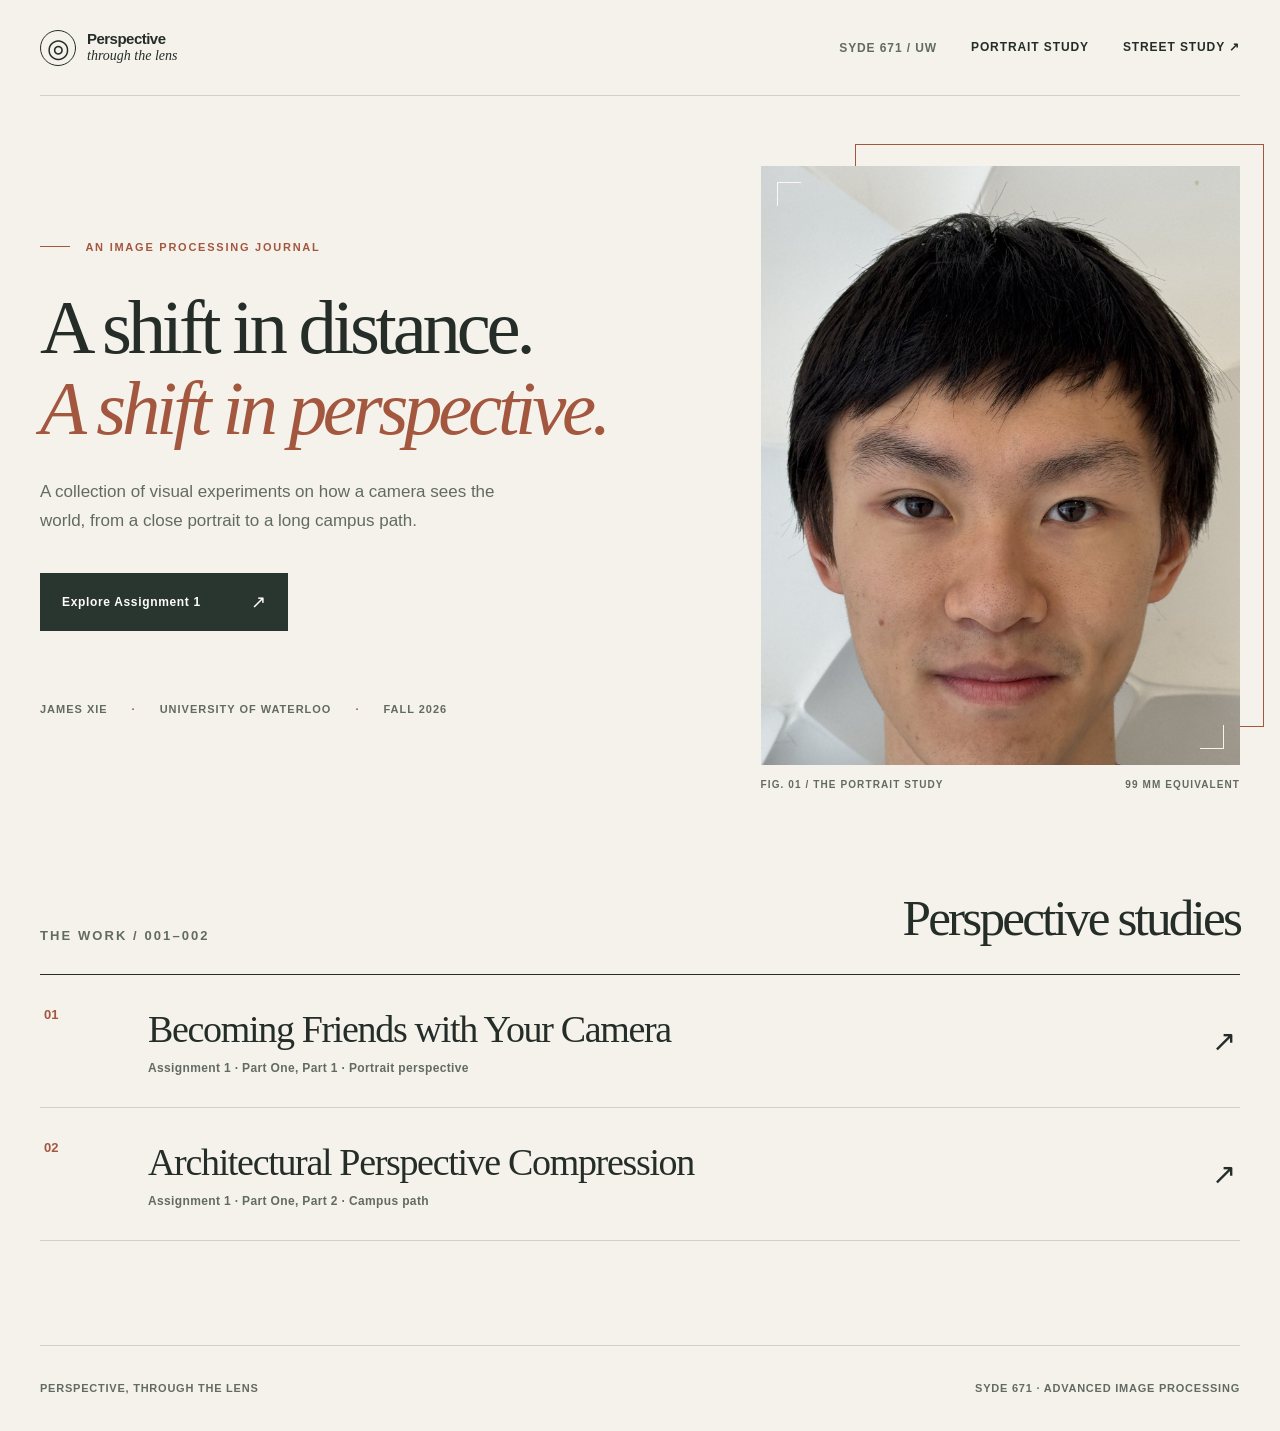
==== index.html @ 83e6efd6 "Add architectural perspective study" ====
<!doctype html>
<html lang="en">
<head>
  <meta charset="utf-8">
  <meta name="viewport" content="width=device-width, initial-scale=1">
  <meta name="theme-color" content="#f5f2eb">
  <meta name="description" content="A visual journal for SYDE 671 Advanced Image Processing at the University of Waterloo.">
  <title>Perspective, Through the Lens — James Xie</title>
  <link rel="stylesheet" href="./style.css">
</head>
<body class="home-page">
  <header class="site-header shell">
    <a class="brand" href="./index.html" aria-label="Perspective, Through the Lens home">
      <span class="brand-mark" aria-hidden="true">◎</span>
      <span>Perspective<br><small>through the lens</small></span>
    </a>
    <nav class="header-nav" aria-label="Main navigation">
      <span class="course-code">SYDE 671 / UW</span>
      <a href="./1/index.html">Portrait study</a>
      <a href="./2/index.html">Street study <span aria-hidden="true">↗</span></a>
    </nav>
  </header>

  <main>
    <section class="home-hero shell" aria-labelledby="home-title">
      <div class="hero-copy">
        <p class="eyebrow"><span class="eyebrow-line"></span> An image processing journal</p>
        <h1 id="home-title">A shift in distance.<br><em>A shift in perspective.</em></h1>
        <p class="hero-lead">A collection of visual experiments on how a camera sees the world, from a close portrait to a long campus path.</p>
        <a class="button-link" href="./1/index.html">Explore Assignment 1 <span aria-hidden="true">↗</span></a>
        <div class="hero-meta">
          <span>James Xie</span>
          <span>University of Waterloo</span>
          <span>Fall 2026</span>
        </div>
      </div>
      <figure class="home-feature">
        <div class="home-feature-frame">
          <img src="./1/media/05-far.jpg" alt="A portrait from the far end of the camera distance experiment" width="1200" height="1600">
          <span class="photo-corner photo-corner-top" aria-hidden="true"></span>
          <span class="photo-corner photo-corner-bottom" aria-hidden="true"></span>
        </div>
        <figcaption><span>FIG. 01 / THE PORTRAIT STUDY</span><span>99 mm equivalent</span></figcaption>
      </figure>
    </section>

    <section class="project-index shell" aria-labelledby="project-heading">
      <div class="section-heading">
        <p class="eyebrow">The work / 001–002</p>
        <h2 id="project-heading">Perspective studies</h2>
      </div>
      <a class="project-card" href="./1/index.html">
        <span class="project-number">01</span>
        <span class="project-card-main"><strong>Becoming Friends with Your Camera</strong><small>Assignment 1 · Part One, Part 1 · Portrait perspective</small></span>
        <span class="project-arrow" aria-hidden="true">↗</span>
      </a>
      <a class="project-card" href="./2/index.html">
        <span class="project-number">02</span>
        <span class="project-card-main"><strong>Architectural Perspective Compression</strong><small>Assignment 1 · Part One, Part 2 · Campus path</small></span>
        <span class="project-arrow" aria-hidden="true">↗</span>
      </a>
    </section>
  </main>

  <footer class="site-footer shell">
    <span>Perspective, Through the Lens</span>
    <span>SYDE 671 · Advanced Image Processing</span>
  </footer>
</body>
</html>
---- style.css ----
:root {
  --paper: #f5f2eb;
  --paper-deep: #eae5da;
  --ink: #252d29;
  --muted: #626b63;
  --line: #d0d0c6;
  --accent: #a3573f;
  --dark: #293630;
  --light: #fffdf8;
  font-family: Arial, Helvetica, sans-serif;
  color: var(--ink);
  background: var(--paper);
}

* { box-sizing: border-box; }
html { scroll-behavior: smooth; }
body { margin: 0; min-width: 320px; }
img { display: block; max-width: 100%; }
a { color: inherit; text-decoration: none; }
a:focus-visible { outline: 2px solid var(--accent); outline-offset: 5px; }
.shell { width: min(100% - 80px, 1340px); margin-inline: auto; }
.site-header { min-height: 96px; display: flex; align-items: center; justify-content: space-between; gap: 24px; border-bottom: 1px solid var(--line); }
.brand { display: inline-flex; align-items: center; gap: 11px; font-size: 15px; font-weight: 700; line-height: 1.05; letter-spacing: -.035em; }
.brand small { font-family: Georgia, serif; font-size: 14px; font-weight: 400; font-style: italic; letter-spacing: 0; }
.brand-mark { width: 36px; height: 36px; display: grid; place-items: center; border: 1px solid var(--ink); border-radius: 50%; font-size: 26px; font-weight: 400; line-height: 1; }
.header-nav { display: flex; align-items: center; gap: 34px; font-size: 12px; font-weight: 700; letter-spacing: .075em; text-transform: uppercase; }
.header-nav a { border-bottom: 1px solid transparent; padding-block: 4px; transition: border-color .2s ease; }
.header-nav a:hover { border-color: currentColor; }
.course-code { color: var(--muted); }
.eyebrow { margin: 0; color: var(--accent); font-size: 11px; font-weight: 700; letter-spacing: .16em; text-transform: uppercase; }
.eyebrow-line { display: inline-block; width: 30px; height: 1px; background: currentColor; margin: 0 11px 4px 0; }
h1, h2, p, figure { margin-top: 0; }
h1, h2, .closing-section > p { font-family: Georgia, serif; font-weight: 400; letter-spacing: -.055em; }
h1 em { font-weight: 400; color: var(--accent); }
.site-footer { min-height: 86px; display: flex; align-items: center; justify-content: space-between; gap: 24px; border-top: 1px solid var(--line); color: var(--muted); font-size: 11px; font-weight: 600; letter-spacing: .07em; text-transform: uppercase; }

/* Homepage */
.home-hero { min-height: 680px; display: grid; grid-template-columns: minmax(0, 1.15fr) minmax(350px, .85fr); gap: 6%; align-items: center; padding-block: 70px 92px; }
.hero-copy { display: flex; flex-direction: column; align-items: flex-start; }
.home-hero h1 { max-width: 870px; margin: 34px 0 28px; font-size: clamp(58px, 6vw, 104px); line-height: 1.06; }
.hero-lead { max-width: 490px; margin: 0 0 38px; color: var(--muted); font-size: 17px; line-height: 1.7; }
.button-link { display: inline-flex; align-items: center; justify-content: space-between; gap: 50px; min-width: 242px; padding: 18px 22px; background: var(--dark); color: var(--light); font-size: 12px; font-weight: 700; letter-spacing: .055em; transition: background .2s ease, transform .2s ease; }
.button-link:hover { background: var(--accent); transform: translateY(-2px); }
.button-link span { font-size: 18px; font-weight: 400; }
.hero-meta { display: flex; flex-wrap: wrap; gap: 12px 24px; margin-top: 72px; color: var(--muted); font-size: 11px; font-weight: 700; letter-spacing: .09em; text-transform: uppercase; }
.hero-meta span + span::before { content: '·'; margin-right: 24px; color: var(--accent); }
.home-feature { position: relative; margin: 0; }
.home-feature::before { content: ''; position: absolute; z-index: -1; top: -22px; right: -24px; width: 85%; height: 93%; border: 1px solid var(--accent); }
.home-feature-frame { position: relative; overflow: hidden; background: var(--paper-deep); aspect-ratio: 4/5; }
.home-feature-frame img { width: 100%; height: 100%; object-fit: cover; object-position: center 38%; }
.photo-corner { position: absolute; width: 24px; height: 24px; border-color: var(--light); border-style: solid; opacity: .9; }
.photo-corner-top { top: 16px; left: 16px; border-width: 1px 0 0 1px; }
.photo-corner-bottom { right: 16px; bottom: 16px; border-width: 0 1px 1px 0; }
.home-feature figcaption { display: flex; justify-content: space-between; gap: 16px; margin-top: 14px; color: var(--muted); font-size: 10px; font-weight: 700; letter-spacing: .11em; text-transform: uppercase; }
.project-index { padding: 0 0 104px; }
.section-heading { display: flex; align-items: end; justify-content: space-between; gap: 24px; margin-bottom: 27px; }
.section-heading h2 { margin: 8px 0 0; font-size: clamp(36px, 4vw, 58px); line-height: 1.1; }
.section-heading > p, .section-heading > div + p { max-width: 260px; margin: 0; color: var(--muted); font-size: 13px; line-height: 1.6; }
.project-card { display: grid; grid-template-columns: 80px 1fr 50px; align-items: center; gap: 24px; padding: 32px 4px; border-top: 1px solid var(--ink); border-bottom: 1px solid var(--line); transition: padding .2s ease, background .2s ease; }
.project-card:hover { padding-inline: 16px; background: #eee9de; }
.project-card + .project-card { border-top: 0; }
.project-number { align-self: start; color: var(--accent); font-size: 13px; font-weight: 700; }
.project-card-main { display: flex; flex-direction: column; gap: 10px; }
.project-card-main strong { font-family: Georgia, serif; font-size: clamp(24px, 3vw, 38px); font-weight: 400; letter-spacing: -.035em; }
.project-card-main small { color: var(--muted); font-size: 12px; font-weight: 600; letter-spacing: .03em; }
.project-arrow { font-size: 29px; text-align: right; }

/* Assignment page */
.project-hero { padding-block: 37px 45px; }
.project-hero-topline, .project-hero-rule { display: flex; justify-content: space-between; gap: 20px; color: var(--muted); font-size: 11px; font-weight: 700; letter-spacing: .11em; text-transform: uppercase; }
.project-hero .eyebrow { margin-top: 74px; }
.project-hero h1 { max-width: 1080px; margin: 18px 0 28px; font-size: clamp(74px, 10vw, 154px); line-height: .98; }
.project-intro { display: flex; align-items: end; justify-content: space-between; gap: 40px; margin-bottom: 86px; }
.project-deck { max-width: 630px; margin: 0; font-size: 20px; line-height: 1.65; }
.project-intro-note { margin: 0 0 5px; color: var(--accent); font-family: Georgia, serif; font-size: 21px; font-style: italic; white-space: nowrap; }
.project-hero-rule { padding-top: 18px; border-top: 1px solid var(--line); }
.project-hero-rule a { color: var(--ink); }
.comparison-section { padding: 80px 0 86px; background: var(--dark); color: var(--light); }
.comparison-section .eyebrow { color: #d3a78f; }
.comparison-heading { margin-bottom: 33px; }
.comparison-section .section-heading > div + p { color: #d0d5ce; }
.comparison-grid { display: grid; grid-template-columns: repeat(2, minmax(0, 1fr)); gap: 24px; width: min(100%, 1000px); margin-inline: auto; }
.comparison-card { margin: 0; }
.portrait-frame { overflow: hidden; background: #aab2ac; aspect-ratio: 3/3.65; }
.portrait-frame img { width: 100%; height: 100%; object-fit: cover; object-position: center 38%; }
.comparison-card figcaption { display: flex; flex-direction: column; align-items: flex-start; gap: 6px; padding-top: 15px; }
.photo-index { color: #d3a78f; font-size: 11px; font-weight: 700; letter-spacing: .14em; }
.comparison-card strong { font-family: Georgia, serif; font-size: 24px; font-weight: 400; }
.comparison-card figcaption > span:last-child { color: #d0d5ce; font-size: 12px; }
.comparison-note { display: flex; gap: 18px; max-width: 1000px; margin: 47px auto 0; font-size: 16px; line-height: 1.75; color: #e1e6dc; }
.note-mark { flex: none; color: #d3a78f; font-size: 31px; line-height: 1; }
.sequence-section { padding-block: 84px 88px; }
.sequence-grid { display: grid; grid-template-columns: repeat(5, minmax(0, 1fr)); gap: 14px; width: min(100%, 1000px); margin-inline: auto; }
.sequence-grid figure { margin: 0; }
.sequence-grid img { width: 100%; height: auto; aspect-ratio: 3/4; object-fit: cover; object-position: center 38%; background: var(--paper-deep); }
.sequence-grid figcaption { display: grid; grid-template-columns: 1fr auto; gap: 6px 8px; padding-top: 11px; color: var(--muted); font-size: 11px; font-weight: 700; letter-spacing: .04em; }
.sequence-grid figcaption strong { color: var(--ink); font-weight: 700; }
.sequence-grid figcaption small { grid-column: 1 / -1; font-size: 11px; font-weight: 400; letter-spacing: 0; }
.sequence-caption { max-width: 1000px; margin: 25px auto 0; color: var(--muted); font-size: 12px; line-height: 1.7; }
.sequence-summary { max-width: 1000px; margin: 21px auto 0; padding-left: 19px; border-left: 2px solid var(--accent); font-family: Georgia, serif; font-size: clamp(20px, 2.2vw, 27px); line-height: 1.45; }
.explanation-section { padding-block: 108px; background: var(--paper-deep); }
.explanation-grid { display: grid; grid-template-columns: 1fr 1fr; gap: 10%; }
.explanation-grid h2 { margin: 12px 0 0; font-size: clamp(43px, 5vw, 72px); line-height: 1.08; }
.explanation-copy > p { margin-bottom: 21px; font-size: 16px; line-height: 1.8; }
.takeaway { display: flex; flex-direction: column; gap: 16px; margin-top: 39px; padding: 27px 0 0; border-top: 1px solid #b6b8ab; }
.takeaway span { color: var(--accent); font-size: 11px; font-weight: 700; letter-spacing: .15em; }
.takeaway strong { font-family: Georgia, serif; font-size: clamp(27px, 3vw, 40px); font-weight: 400; line-height: 1.3; letter-spacing: -.035em; }
.closing-section { display: flex; flex-direction: column; align-items: flex-start; padding-block: 116px 122px; }
.closing-section > p { max-width: 850px; margin: 21px 0 27px; font-size: clamp(42px, 5.7vw, 80px); line-height: 1.12; }
.text-link { padding-bottom: 7px; border-bottom: 1px solid var(--ink); font-size: 12px; font-weight: 700; letter-spacing: .04em; }

/* Architectural perspective study */
.architecture-page .project-hero h1 { font-size: clamp(70px, 9vw, 140px); }
.architecture-page .comparison-grid { width: min(100%, 920px); }
.architecture-page .portrait-frame { aspect-ratio: 3/4; }
.architecture-page .sequence-grid { grid-template-columns: repeat(4, minmax(0, 1fr)); width: min(100%, 1120px); }
.architecture-page .sequence-grid img { object-position: center; }
.architecture-page .sequence-caption,
.architecture-page .sequence-summary { max-width: 1120px; }
.closing-links { display: flex; flex-wrap: wrap; gap: 20px 35px; }

@media (max-width: 900px) {
  .shell { width: min(100% - 48px, 720px); }
  .home-hero { grid-template-columns: 1fr; gap: 65px; padding-block: 70px 94px; }
  .hero-meta { margin-top: 45px; }
  .home-feature { width: min(100% - 20px, 540px); margin-inline: auto; }
  .project-hero h1 { font-size: clamp(72px, 12vw, 108px); }
  .architecture-page .project-hero h1 { font-size: clamp(68px, 9vw, 105px); }
  .project-intro { align-items: start; flex-direction: column; gap: 20px; margin-bottom: 55px; }
  .comparison-section, .sequence-section, .explanation-section { padding-block: 78px; }
  .explanation-grid { gap: 6%; }
}

@media (max-width: 640px) {
  .shell { width: calc(100% - 36px); }
  .site-header { min-height: 76px; }
  .brand { font-size: 13px; }
  .brand small { font-size: 12px; }
  .brand-mark { width: 30px; height: 30px; font-size: 22px; }
  .header-nav { gap: 14px; font-size: 10px; }
  .course-code { display: none; }
  .home-page .header-nav a:first-of-type { display: none; }
  .site-footer { align-items: flex-start; flex-direction: column; justify-content: center; gap: 6px; padding-block: 22px; }
  .home-hero { gap: 54px; padding-block: 63px 78px; }
  .home-hero h1 { margin: 23px 0; font-size: clamp(49px, 11vw, 72px); }
  .hero-lead { font-size: 15px; }
  .hero-meta { gap: 8px 15px; font-size: 10px; }
  .hero-meta span + span::before { margin-right: 15px; }
  .home-feature::before { right: -12px; top: -12px; }
  .home-feature figcaption { font-size: 9px; }
  .project-index { padding-bottom: 75px; }
  .project-card { grid-template-columns: 34px 1fr 20px; gap: 10px; padding-block: 25px; }
  .project-card-main strong { font-size: 23px; }
  .project-arrow { font-size: 20px; }
  .project-hero { padding-block: 27px 34px; }
  .project-hero-topline { font-size: 9px; }
  .project-hero-topline span:last-child { display: none; }
  .project-hero .eyebrow { margin-top: 64px; }
  .project-hero h1 { font-size: clamp(56px, 13vw, 84px); }
  .architecture-page .project-hero h1 { font-size: clamp(44px, 10vw, 66px); }
  .architecture-page .project-intro-note { white-space: normal; }
  .architecture-page .project-hero-rule { font-size: 9px; letter-spacing: .05em; }
  .architecture-page .project-hero-rule span,
  .architecture-page .project-hero-rule a { white-space: nowrap; }
  .architecture-page .header-nav a:last-child { display: none; }
  .project-deck { font-size: 17px; }
  .project-intro-note { font-size: 19px; }
  .section-heading { align-items: start; flex-direction: column; gap: 10px; }
  .section-heading h2 { font-size: 42px; }
  .architecture-page .section-heading h2 { font-size: clamp(30px, 8vw, 42px); }
  .comparison-section, .sequence-section, .explanation-section { padding-block: 66px; }
  .comparison-grid { grid-template-columns: 1fr; gap: 38px; max-width: 360px; }
  .portrait-frame { aspect-ratio: 3/3.5; }
  .comparison-card figcaption > span:last-child { font-size: 11px; }
  .comparison-note { margin-top: 47px; font-size: 14px; }
  .sequence-grid { grid-template-columns: repeat(2, minmax(0, 1fr)); gap: 22px 12px; max-width: 400px; }
  .sequence-grid figure:last-child { grid-column: span 2; width: calc(50% - 6px); justify-self: center; }
  .architecture-page .sequence-grid { grid-template-columns: repeat(2, minmax(0, 1fr)); }
  .architecture-page .sequence-grid figure:last-child { grid-column: auto; width: auto; justify-self: stretch; }
  .explanation-grid { grid-template-columns: 1fr; gap: 30px; }
  .explanation-copy > p { font-size: 15px; }
  .closing-section { padding-block: 80px; }
  .closing-section > p { font-size: clamp(43px, 10vw, 62px); }
}

@media (max-width: 360px) {
  .architecture-page .header-nav a:nth-child(2) { display: none; }
}

@media (prefers-reduced-motion: reduce) {
  html { scroll-behavior: auto; }
  *, *::before, *::after { transition-duration: .01ms !important; animation-duration: .01ms !important; }
}

@media print {
  .site-header, .site-footer, .closing-section, .button-link { display: none !important; }
  .shell { width: 100%; }
  .comparison-section, .explanation-section { color: var(--ink); background: white; }
  .comparison-section .eyebrow, .comparison-section .section-heading > div + p, .comparison-card figcaption > span:last-child, .comparison-note { color: var(--ink); }
  .project-hero, .comparison-section, .sequence-section, .explanation-section { padding-block: 25px; }
  .project-hero h1 { font-size: 65px; }
  .comparison-grid { gap: 12px; }
  .portrait-frame { aspect-ratio: 3/3.2; }
  .sequence-grid { gap: 8px; }
  .sequence-section { break-before: page; }
}
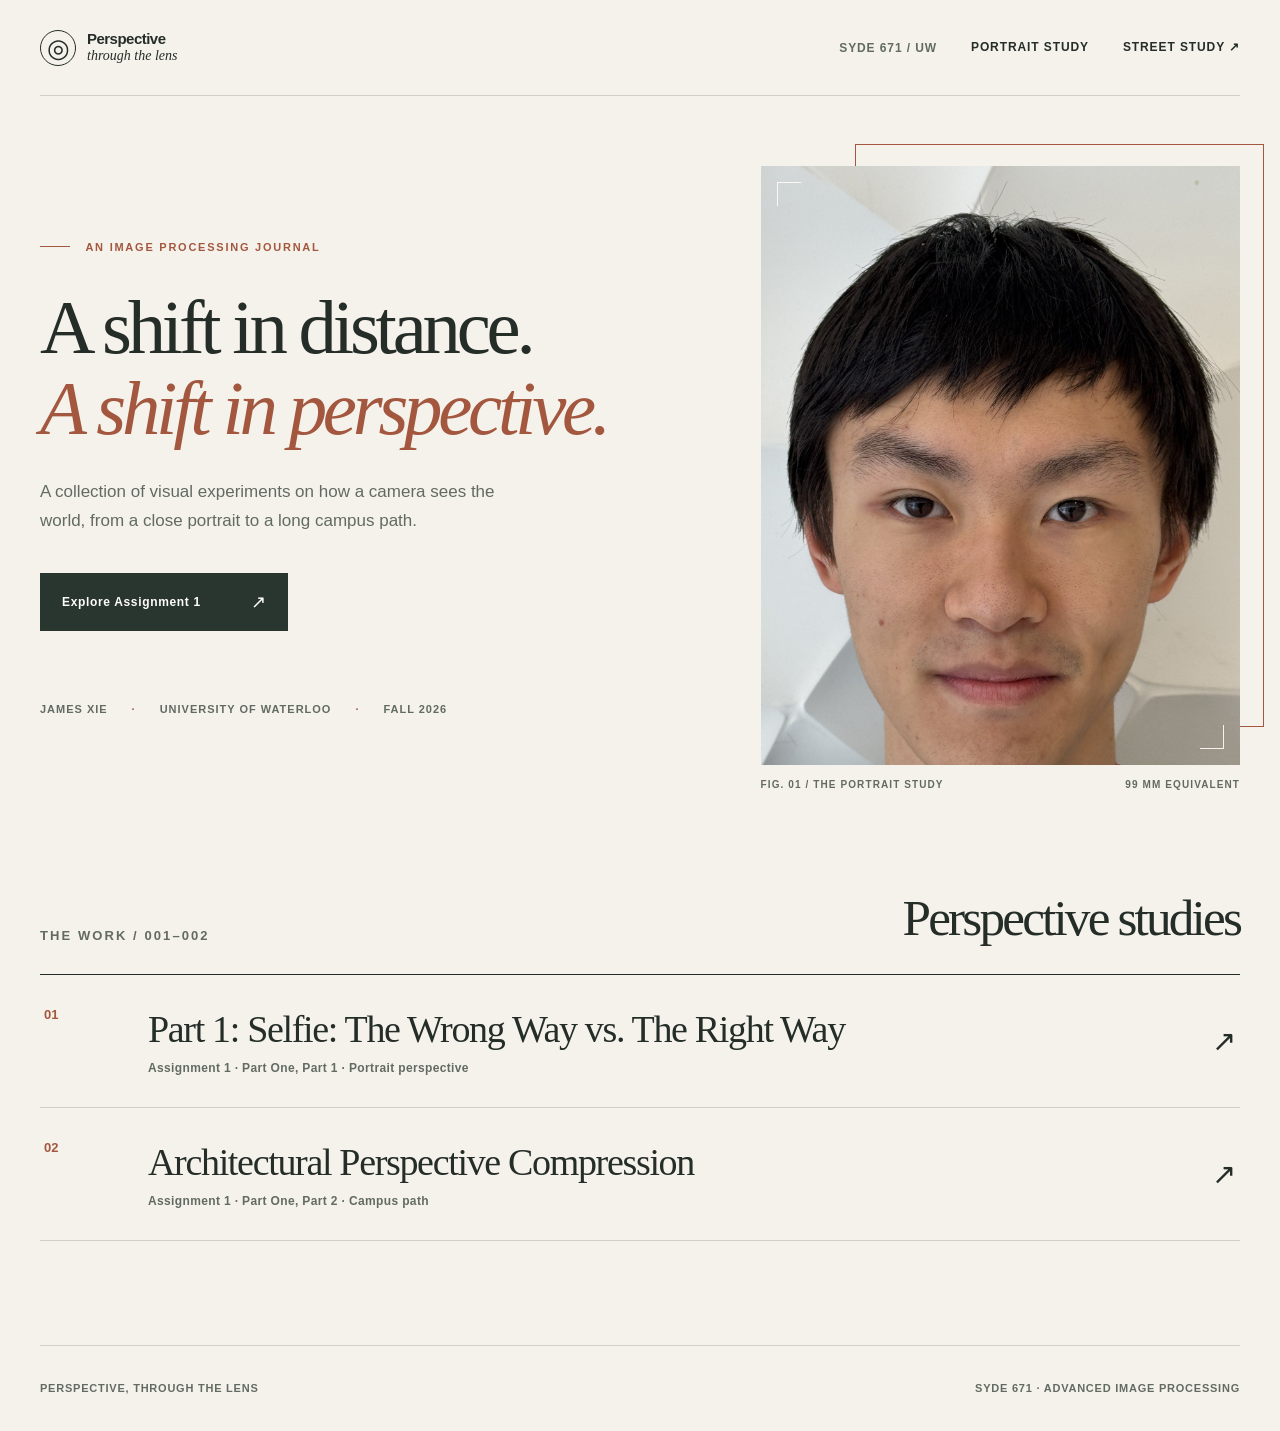
==== commit 1d78fb76: "Use assignment title for selfie study" ====
--- a/index.html
+++ b/index.html
@@ -51,7 +51,7 @@
       </div>
       <a class="project-card" href="./1/index.html">
         <span class="project-number">01</span>
-        <span class="project-card-main"><strong>Becoming Friends with Your Camera</strong><small>Assignment 1 · Part One, Part 1 · Portrait perspective</small></span>
+        <span class="project-card-main"><strong>Part 1: Selfie: The Wrong Way vs. The Right Way</strong><small>Assignment 1 · Part One, Part 1 · Portrait perspective</small></span>
         <span class="project-arrow" aria-hidden="true">↗</span>
       </a>
       <a class="project-card" href="./2/index.html">
--- a/style.css
+++ b/style.css
@@ -70,6 +70,7 @@
 .project-hero-topline, .project-hero-rule { display: flex; justify-content: space-between; gap: 20px; color: var(--muted); font-size: 11px; font-weight: 700; letter-spacing: .11em; text-transform: uppercase; }
 .project-hero .eyebrow { margin-top: 74px; }
 .project-hero h1 { max-width: 1080px; margin: 18px 0 28px; font-size: clamp(74px, 10vw, 154px); line-height: .98; }
+.portrait-page .project-hero h1 { font-size: clamp(54px, 6.8vw, 96px); line-height: 1.04; }
 .project-intro { display: flex; align-items: end; justify-content: space-between; gap: 40px; margin-bottom: 86px; }
 .project-deck { max-width: 630px; margin: 0; font-size: 20px; line-height: 1.65; }
 .project-intro-note { margin: 0 0 5px; color: var(--accent); font-family: Georgia, serif; font-size: 21px; font-style: italic; white-space: nowrap; }
@@ -157,6 +158,7 @@
   .project-hero-topline span:last-child { display: none; }
   .project-hero .eyebrow { margin-top: 64px; }
   .project-hero h1 { font-size: clamp(56px, 13vw, 84px); }
+  .portrait-page .project-hero h1 { font-size: clamp(37px, 8.8vw, 55px); }
   .architecture-page .project-hero h1 { font-size: clamp(44px, 10vw, 66px); }
   .architecture-page .project-intro-note { white-space: normal; }
   .architecture-page .project-hero-rule { font-size: 9px; letter-spacing: .05em; }
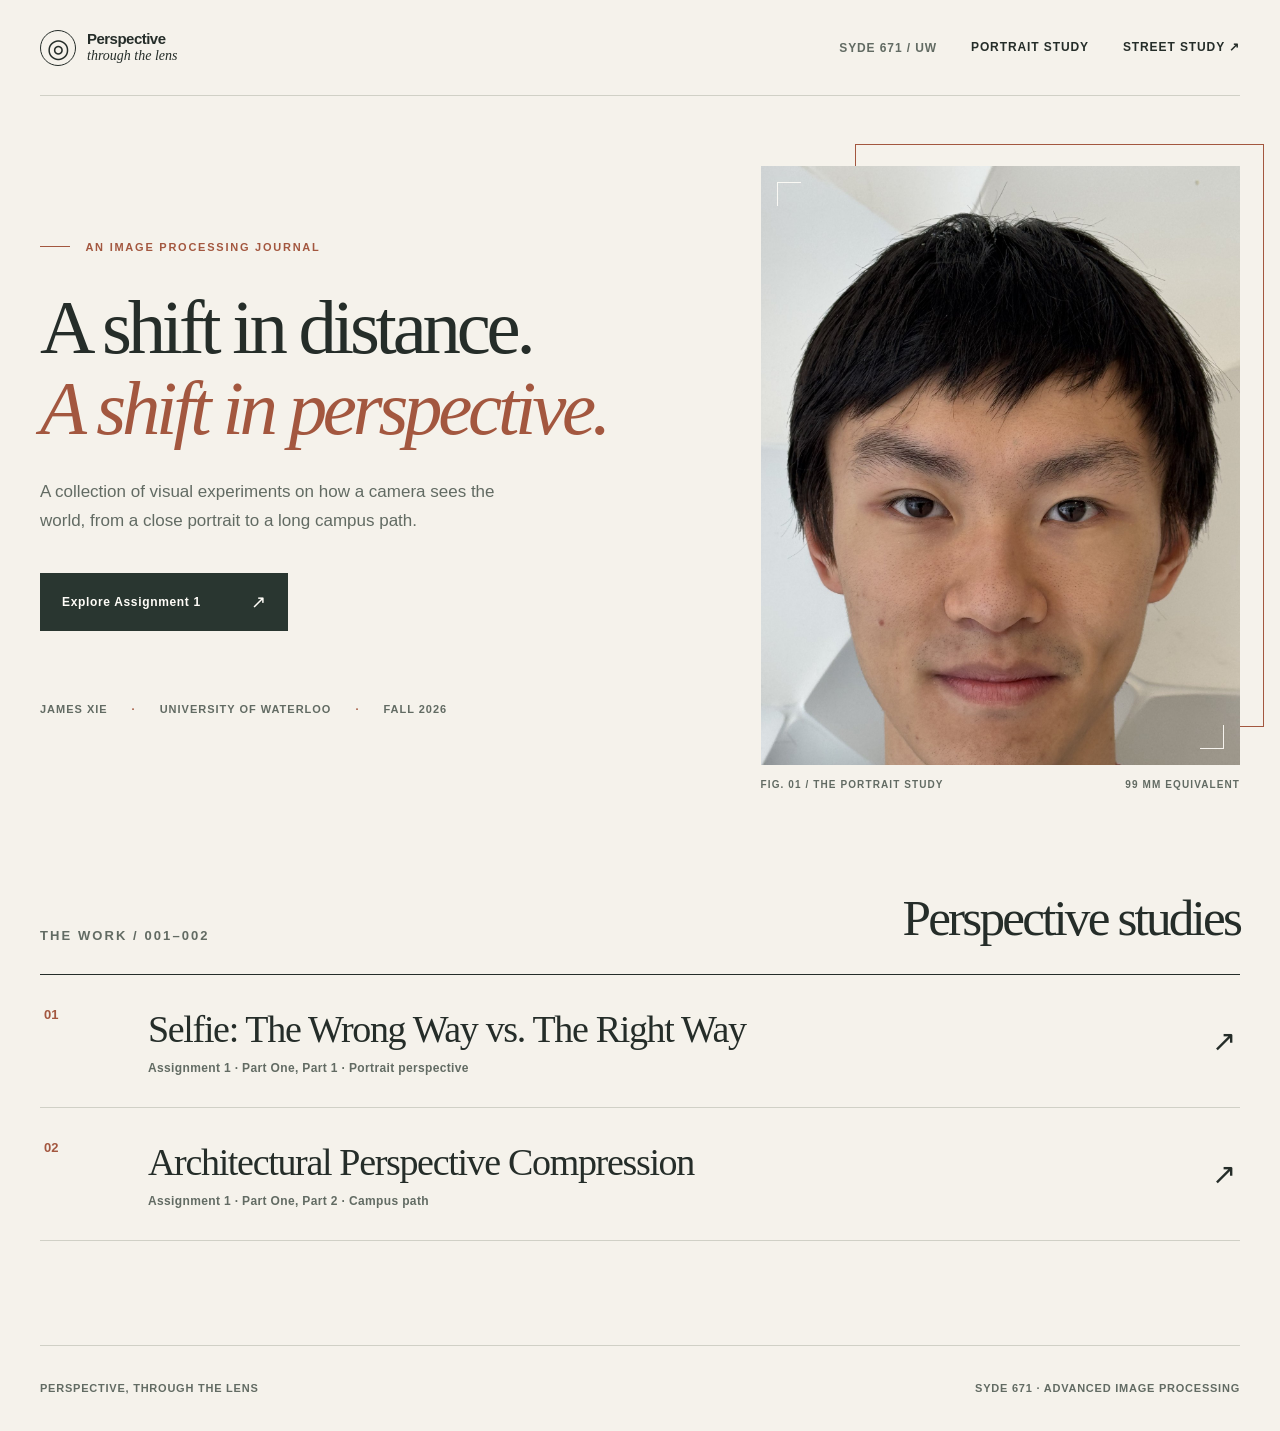
==== commit c75969fb: "Shorten selfie study title" ====
--- a/index.html
+++ b/index.html
@@ -51,7 +51,7 @@
       </div>
       <a class="project-card" href="./1/index.html">
         <span class="project-number">01</span>
-        <span class="project-card-main"><strong>Part 1: Selfie: The Wrong Way vs. The Right Way</strong><small>Assignment 1 · Part One, Part 1 · Portrait perspective</small></span>
+        <span class="project-card-main"><strong>Selfie: The Wrong Way vs. The Right Way</strong><small>Assignment 1 · Part One, Part 1 · Portrait perspective</small></span>
         <span class="project-arrow" aria-hidden="true">↗</span>
       </a>
       <a class="project-card" href="./2/index.html">
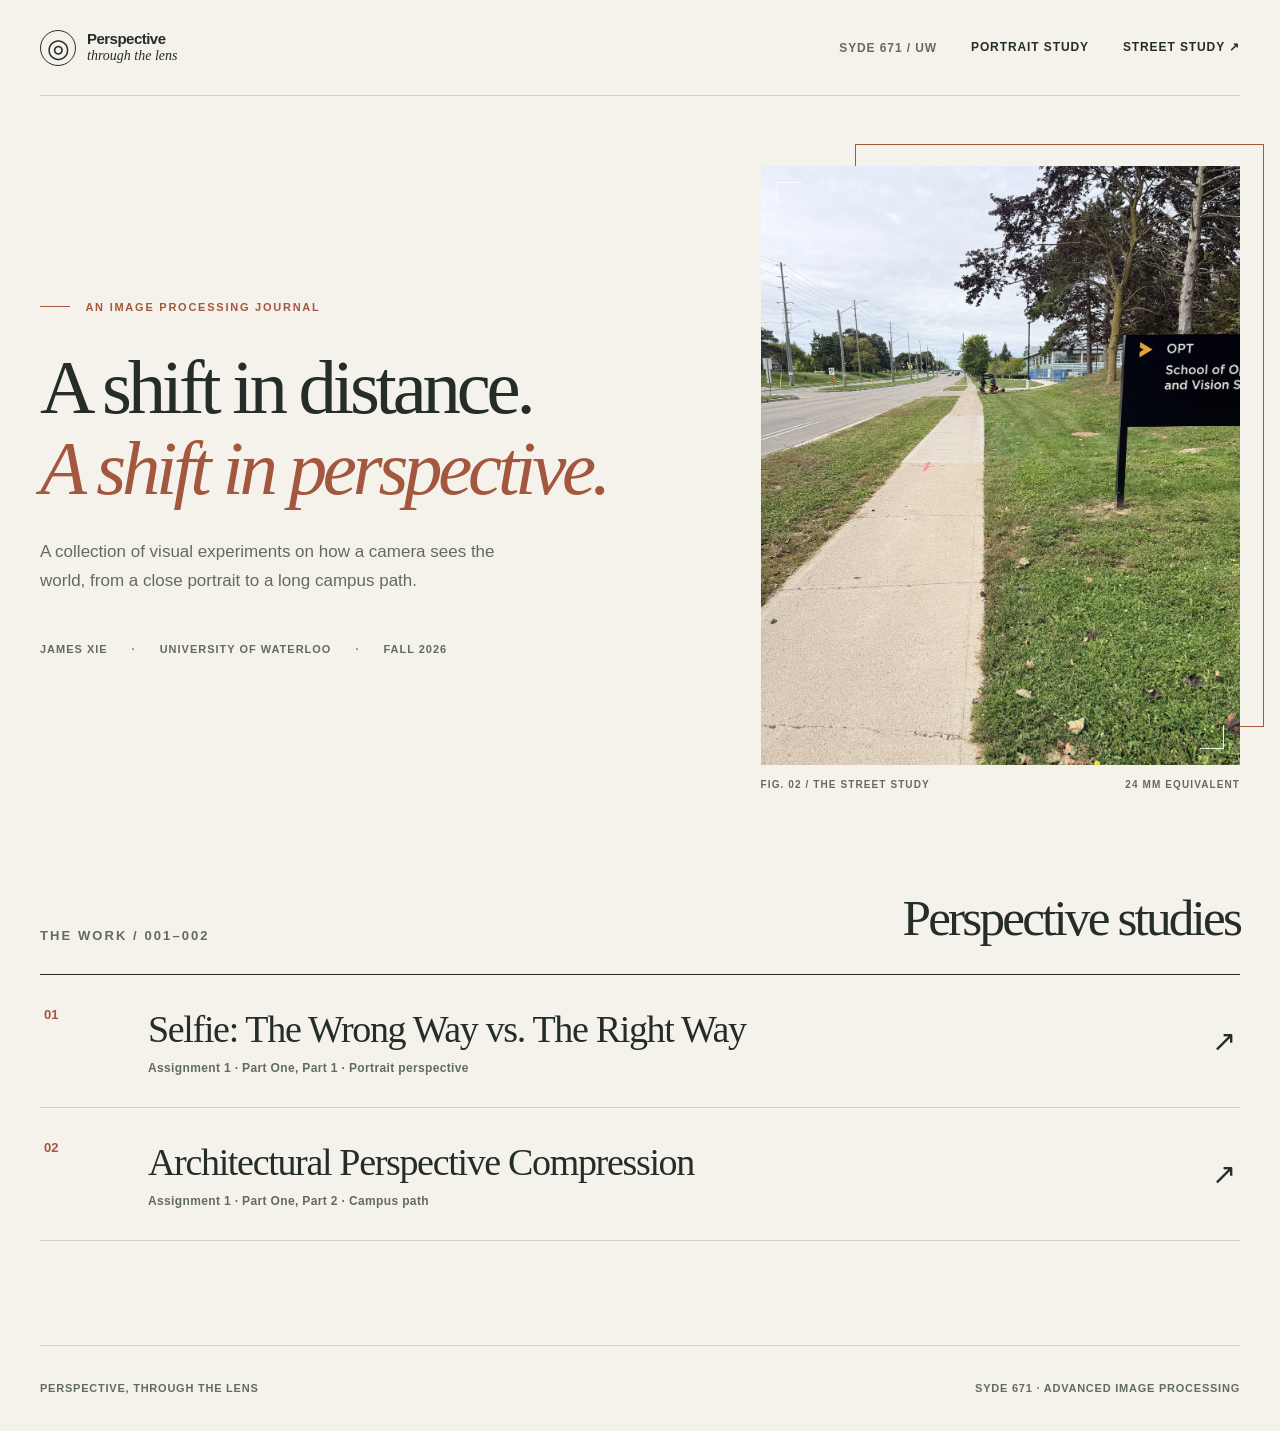
==== commit 03eb394c: "Refresh homepage and add playful photo notes" ====
--- a/index.html
+++ b/index.html
@@ -27,7 +27,6 @@
         <p class="eyebrow"><span class="eyebrow-line"></span> An image processing journal</p>
         <h1 id="home-title">A shift in distance.<br><em>A shift in perspective.</em></h1>
         <p class="hero-lead">A collection of visual experiments on how a camera sees the world, from a close portrait to a long campus path.</p>
-        <a class="button-link" href="./1/index.html">Explore Assignment 1 <span aria-hidden="true">↗</span></a>
         <div class="hero-meta">
           <span>James Xie</span>
           <span>University of Waterloo</span>
@@ -36,11 +35,11 @@
       </div>
       <figure class="home-feature">
         <div class="home-feature-frame">
-          <img src="./1/media/05-far.jpg" alt="A portrait from the far end of the camera distance experiment" width="1200" height="1600">
+          <img src="./2/media/04-near-wide.jpg" alt="A campus sidewalk and street from the architectural perspective study" width="1200" height="1600">
           <span class="photo-corner photo-corner-top" aria-hidden="true"></span>
           <span class="photo-corner photo-corner-bottom" aria-hidden="true"></span>
         </div>
-        <figcaption><span>FIG. 01 / THE PORTRAIT STUDY</span><span>99 mm equivalent</span></figcaption>
+        <figcaption><span>FIG. 02 / THE STREET STUDY</span><span>24 mm equivalent</span></figcaption>
       </figure>
     </section>
 
--- a/style.css
+++ b/style.css
@@ -38,11 +38,8 @@
 .home-hero { min-height: 680px; display: grid; grid-template-columns: minmax(0, 1.15fr) minmax(350px, .85fr); gap: 6%; align-items: center; padding-block: 70px 92px; }
 .hero-copy { display: flex; flex-direction: column; align-items: flex-start; }
 .home-hero h1 { max-width: 870px; margin: 34px 0 28px; font-size: clamp(58px, 6vw, 104px); line-height: 1.06; }
-.hero-lead { max-width: 490px; margin: 0 0 38px; color: var(--muted); font-size: 17px; line-height: 1.7; }
-.button-link { display: inline-flex; align-items: center; justify-content: space-between; gap: 50px; min-width: 242px; padding: 18px 22px; background: var(--dark); color: var(--light); font-size: 12px; font-weight: 700; letter-spacing: .055em; transition: background .2s ease, transform .2s ease; }
-.button-link:hover { background: var(--accent); transform: translateY(-2px); }
-.button-link span { font-size: 18px; font-weight: 400; }
-.hero-meta { display: flex; flex-wrap: wrap; gap: 12px 24px; margin-top: 72px; color: var(--muted); font-size: 11px; font-weight: 700; letter-spacing: .09em; text-transform: uppercase; }
+.hero-lead { max-width: 490px; margin: 0; color: var(--muted); font-size: 17px; line-height: 1.7; }
+.hero-meta { display: flex; flex-wrap: wrap; gap: 12px 24px; margin-top: 48px; color: var(--muted); font-size: 11px; font-weight: 700; letter-spacing: .09em; text-transform: uppercase; }
 .hero-meta span + span::before { content: '·'; margin-right: 24px; color: var(--accent); }
 .home-feature { position: relative; margin: 0; }
 .home-feature::before { content: ''; position: absolute; z-index: -1; top: -22px; right: -24px; width: 85%; height: 93%; border: 1px solid var(--accent); }
@@ -88,6 +85,7 @@
 .photo-index { color: #d3a78f; font-size: 11px; font-weight: 700; letter-spacing: .14em; }
 .comparison-card strong { font-family: Georgia, serif; font-size: 24px; font-weight: 400; }
 .comparison-card figcaption > span:last-child { color: #d0d5ce; font-size: 12px; }
+.photo-aside { display: inline-block; margin: 15px 0 0; padding: 8px 11px; border: 1px solid #7b8b80; color: #f1c4a6; font-family: Georgia, serif; font-size: 13px; font-style: italic; line-height: 1.3; }
 .comparison-note { display: flex; gap: 18px; max-width: 1000px; margin: 47px auto 0; font-size: 16px; line-height: 1.75; color: #e1e6dc; }
 .note-mark { flex: none; color: #d3a78f; font-size: 31px; line-height: 1; }
 .sequence-section { padding-block: 84px 88px; }
@@ -195,7 +193,7 @@
 }
 
 @media print {
-  .site-header, .site-footer, .closing-section, .button-link { display: none !important; }
+  .site-header, .site-footer, .closing-section { display: none !important; }
   .shell { width: 100%; }
   .comparison-section, .explanation-section { color: var(--ink); background: white; }
   .comparison-section .eyebrow, .comparison-section .section-heading > div + p, .comparison-card figcaption > span:last-child, .comparison-note { color: var(--ink); }
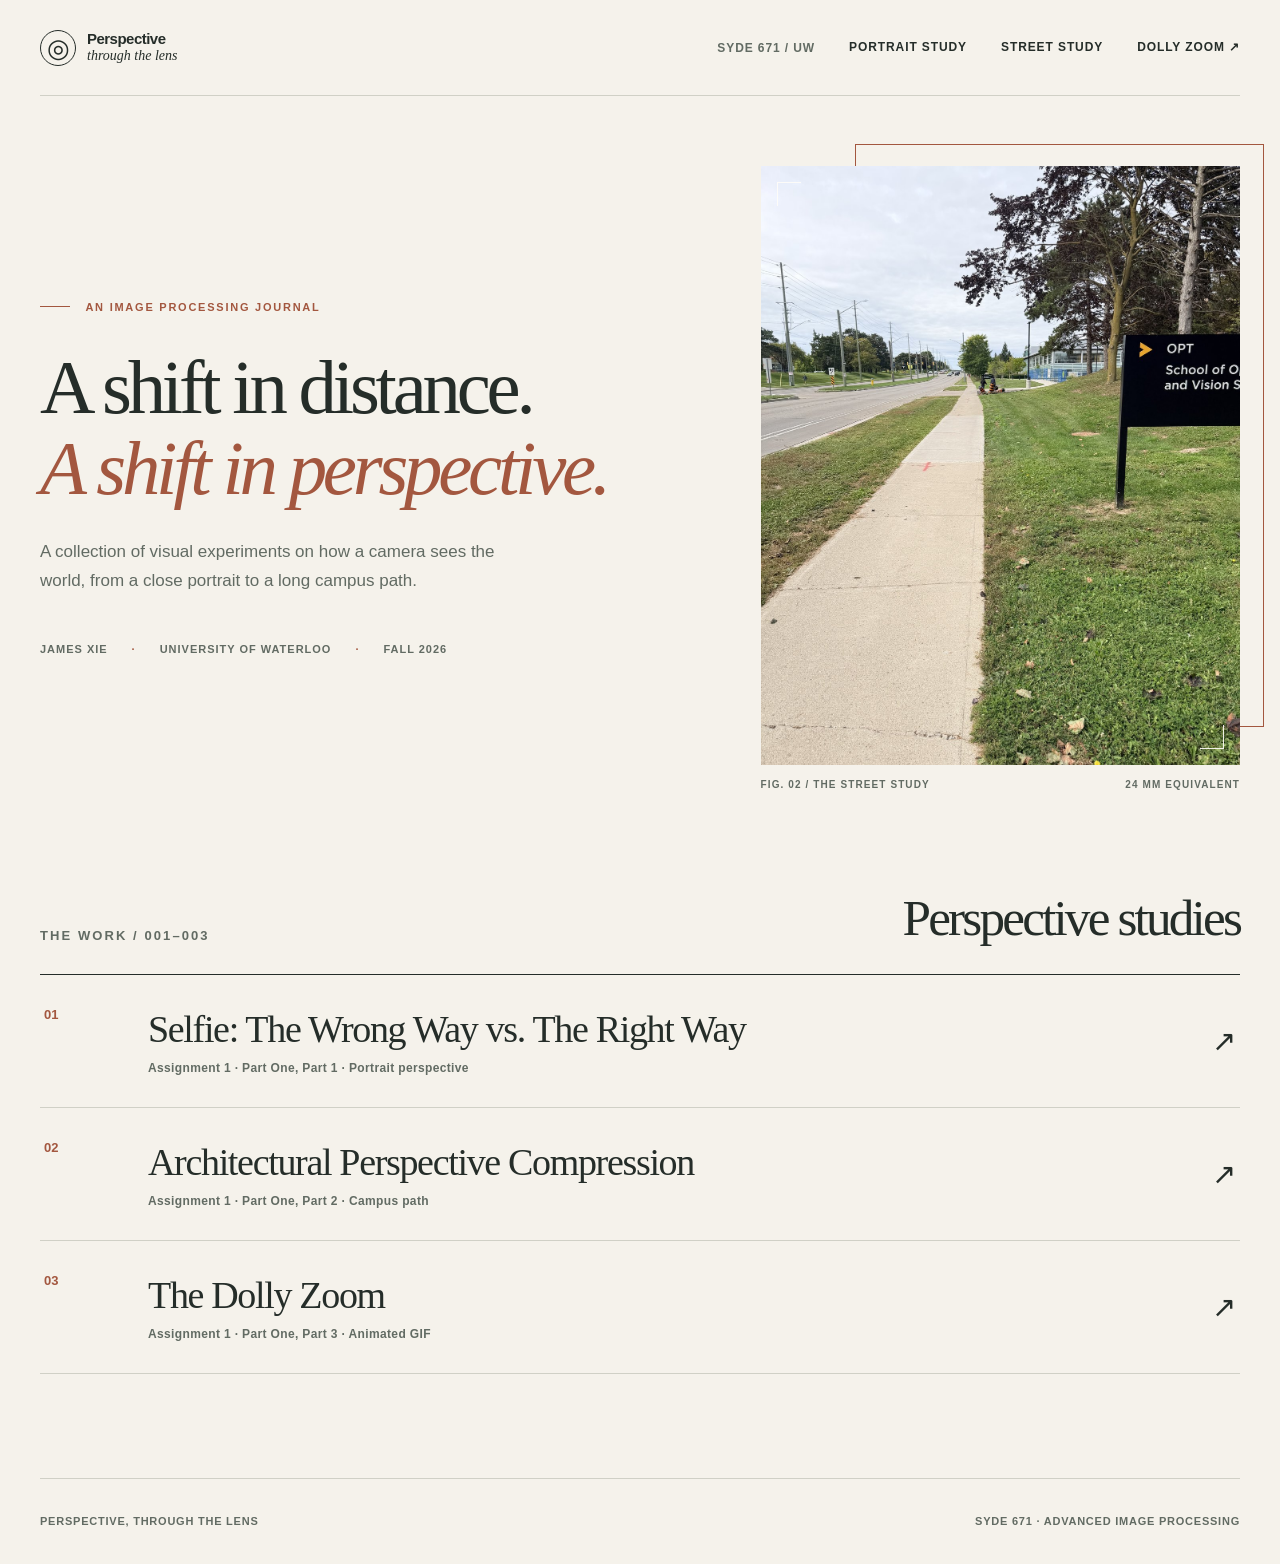
==== commit 385b96d0: "Add Part 3 dolly zoom study" ====
--- a/index.html
+++ b/index.html
@@ -17,7 +17,8 @@
     <nav class="header-nav" aria-label="Main navigation">
       <span class="course-code">SYDE 671 / UW</span>
       <a href="./1/index.html">Portrait study</a>
-      <a href="./2/index.html">Street study <span aria-hidden="true">↗</span></a>
+      <a href="./2/index.html">Street study</a>
+      <a href="./3/index.html">Dolly zoom <span aria-hidden="true">↗</span></a>
     </nav>
   </header>
 
@@ -45,7 +46,7 @@
 
     <section class="project-index shell" aria-labelledby="project-heading">
       <div class="section-heading">
-        <p class="eyebrow">The work / 001–002</p>
+        <p class="eyebrow">The work / 001–003</p>
         <h2 id="project-heading">Perspective studies</h2>
       </div>
       <a class="project-card" href="./1/index.html">
@@ -58,6 +59,11 @@
         <span class="project-card-main"><strong>Architectural Perspective Compression</strong><small>Assignment 1 · Part One, Part 2 · Campus path</small></span>
         <span class="project-arrow" aria-hidden="true">↗</span>
       </a>
+      <a class="project-card" href="./3/index.html">
+        <span class="project-number">03</span>
+        <span class="project-card-main"><strong>The Dolly Zoom</strong><small>Assignment 1 · Part One, Part 3 · Animated GIF</small></span>
+        <span class="project-arrow" aria-hidden="true">↗</span>
+      </a>
     </section>
   </main>
 
--- a/style.css
+++ b/style.css
@@ -118,6 +118,29 @@
 .architecture-page .sequence-summary { max-width: 1120px; }
 .closing-links { display: flex; flex-wrap: wrap; gap: 20px 35px; }
 
+/* Dolly zoom study */
+.dolly-page .project-hero h1 { font-size: clamp(70px, 9vw, 140px); }
+.dolly-stage { padding-block: 88px 95px; background: var(--dark); color: var(--light); }
+.dolly-stage-grid { display: grid; grid-template-columns: minmax(0, .68fr) minmax(0, 1fr); gap: 7%; align-items: center; }
+.dolly-stage-copy .eyebrow { color: #d3a78f; }
+.dolly-stage-copy h2 { margin: 18px 0 27px; font-family: Georgia, serif; font-size: clamp(48px, 5vw, 75px); font-weight: 400; letter-spacing: -.055em; line-height: 1.08; }
+.dolly-stage-copy > p:not(.eyebrow) { max-width: 390px; color: #e1e6dc; font-size: 16px; line-height: 1.8; }
+.dolly-frame-count { display: flex; align-items: center; gap: 19px; margin-top: 48px; padding-block: 16px; border-top: 1px solid #7b8b80; border-bottom: 1px solid #7b8b80; }
+.dolly-frame-count strong { color: #f1c4a6; font-family: Georgia, serif; font-size: 60px; font-weight: 400; line-height: 1; }
+.dolly-frame-count span { font-size: 11px; font-weight: 700; letter-spacing: .1em; line-height: 1.7; text-transform: uppercase; }
+.dolly-download { display: inline-block; margin-top: 31px; padding-bottom: 8px; border-bottom: 1px solid currentColor; font-size: 12px; font-weight: 700; letter-spacing: .05em; }
+.dolly-figure { width: min(100%, 650px); margin: 0 auto; }
+.dolly-film-frame { position: relative; overflow: hidden; background: #aab2ac; aspect-ratio: 3/4; }
+.dolly-film-frame img { display: block; width: 100%; height: 100%; object-fit: cover; }
+.dolly-figure figcaption { display: flex; flex-wrap: wrap; justify-content: space-between; gap: 8px 16px; margin-top: 15px; color: #d0d5ce; font-size: 10px; font-weight: 700; letter-spacing: .1em; text-transform: uppercase; }
+.dolly-notes { padding-block: 90px 98px; }
+.dolly-notes-grid { display: grid; grid-template-columns: repeat(2, minmax(0, 1fr)); gap: 35px; margin-top: 44px; }
+.dolly-notes-grid > div { padding-top: 23px; border-top: 1px solid var(--ink); }
+.dolly-notes-grid .photo-index { color: var(--accent); }
+.dolly-notes-grid strong { display: block; margin-top: 16px; font-family: Georgia, serif; font-size: clamp(25px, 2.5vw, 35px); font-weight: 400; letter-spacing: -.035em; }
+.dolly-notes-grid p { max-width: 490px; margin: 14px 0 0; color: var(--muted); font-size: 14px; line-height: 1.75; }
+.dolly-notes .sequence-caption { max-width: none; margin-top: 44px; }
+
 @media (max-width: 900px) {
   .shell { width: min(100% - 48px, 720px); }
   .home-hero { grid-template-columns: 1fr; gap: 65px; padding-block: 70px 94px; }
@@ -128,6 +151,8 @@
   .project-intro { align-items: start; flex-direction: column; gap: 20px; margin-bottom: 55px; }
   .comparison-section, .sequence-section, .explanation-section { padding-block: 78px; }
   .explanation-grid { gap: 6%; }
+  .dolly-stage-grid { gap: 5%; }
+  .dolly-stage-copy h2 { font-size: clamp(40px, 5vw, 60px); }
 }
 
 @media (max-width: 640px) {
@@ -163,6 +188,8 @@
   .architecture-page .project-hero-rule span,
   .architecture-page .project-hero-rule a { white-space: nowrap; }
   .architecture-page .header-nav a:last-child { display: none; }
+  .dolly-page .header-nav a:nth-child(2) { display: none; }
+  .dolly-page .project-hero h1 { font-size: clamp(47px, 10vw, 67px); }
   .project-deck { font-size: 17px; }
   .project-intro-note { font-size: 19px; }
   .section-heading { align-items: start; flex-direction: column; gap: 10px; }
@@ -181,10 +208,20 @@
   .explanation-copy > p { font-size: 15px; }
   .closing-section { padding-block: 80px; }
   .closing-section > p { font-size: clamp(43px, 10vw, 62px); }
+  .dolly-stage { padding-block: 64px; }
+  .dolly-stage-grid { grid-template-columns: 1fr; gap: 47px; }
+  .dolly-stage-copy h2 { font-size: 48px; }
+  .dolly-stage-copy > p:not(.eyebrow) { font-size: 15px; }
+  .dolly-frame-count { margin-top: 28px; }
+  .dolly-figure { max-width: 430px; }
+  .dolly-figure figcaption { font-size: 9px; }
+  .dolly-notes { padding-block: 68px; }
+  .dolly-notes-grid { grid-template-columns: 1fr; gap: 33px; margin-top: 34px; }
 }
 
 @media (max-width: 360px) {
   .architecture-page .header-nav a:nth-child(2) { display: none; }
+  .dolly-page .header-nav a:last-child { display: none; }
 }
 
 @media (prefers-reduced-motion: reduce) {
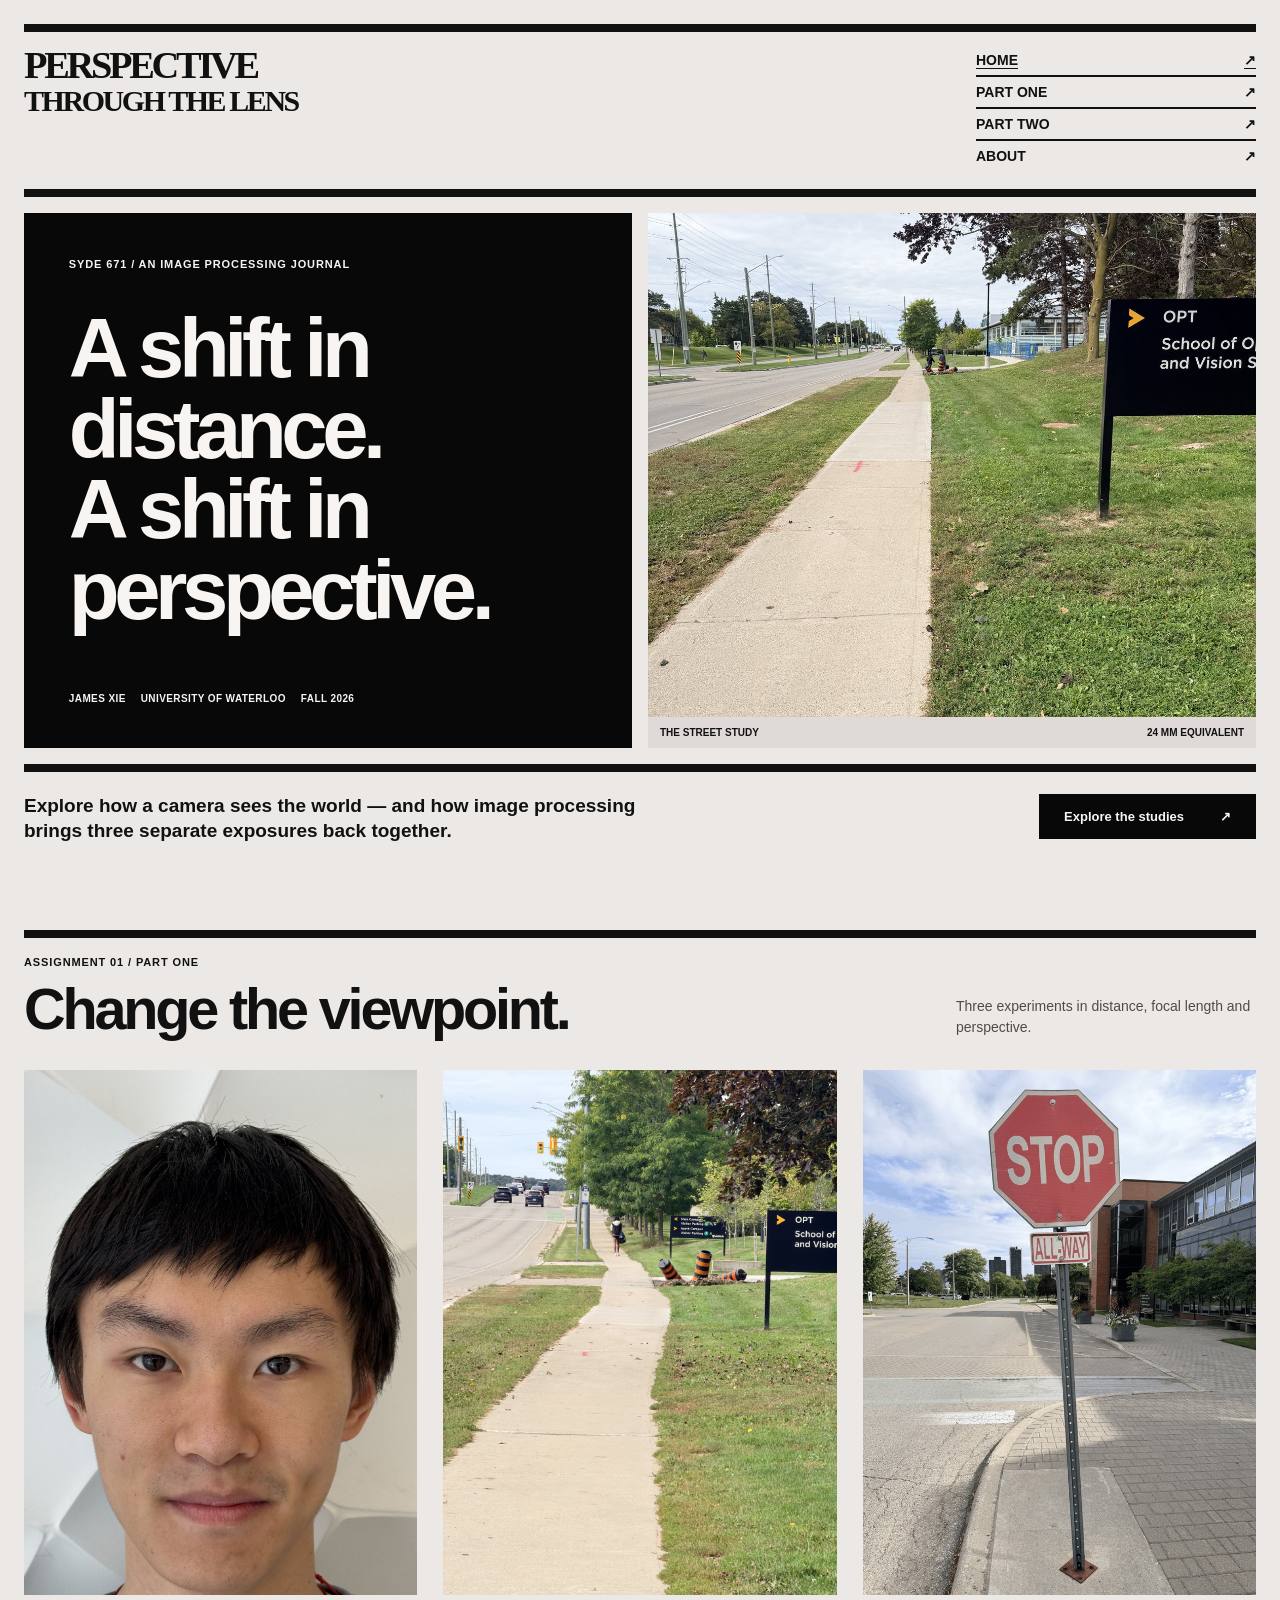
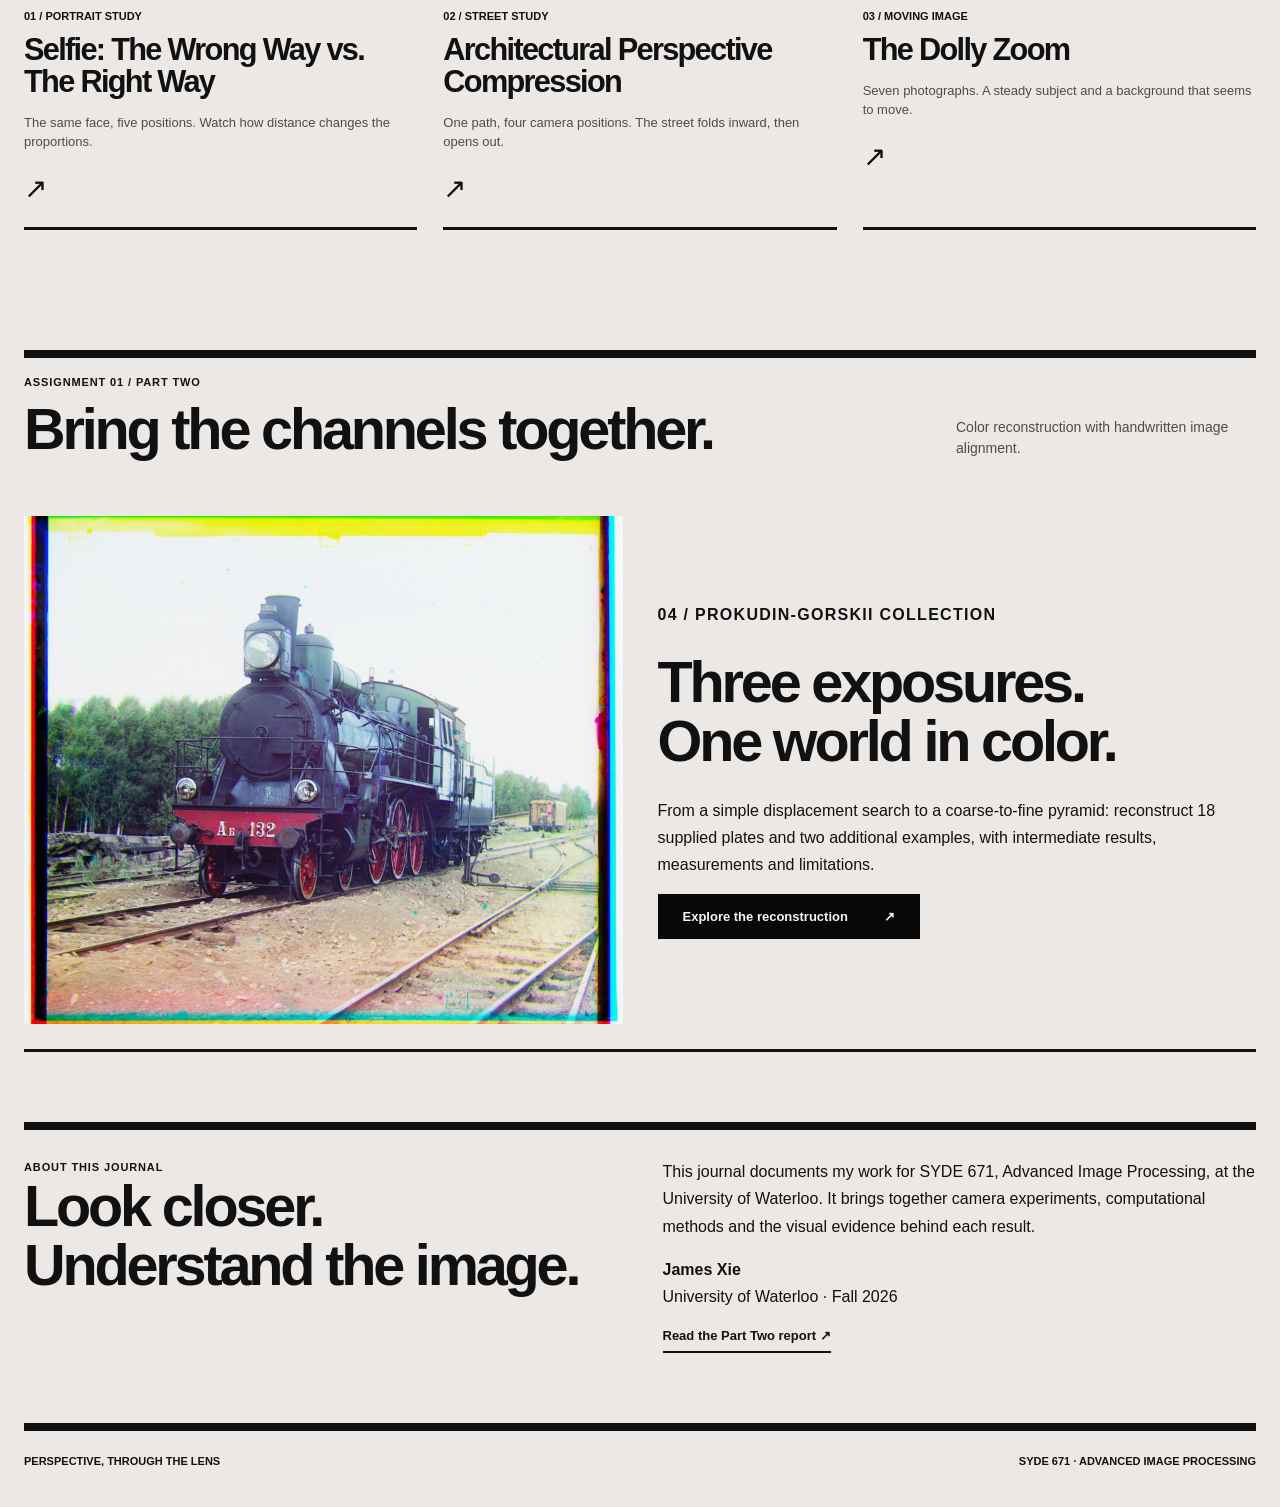
==== commit 8691b96d: "Add Part Two colorization and redesign all project pages" ====
--- a/index.html
+++ b/index.html
@@ -3,73 +3,53 @@
 <head>
   <meta charset="utf-8">
   <meta name="viewport" content="width=device-width, initial-scale=1">
-  <meta name="theme-color" content="#f5f2eb">
-  <meta name="description" content="A visual journal for SYDE 671 Advanced Image Processing at the University of Waterloo.">
+  <meta name="theme-color" content="#ece8e6">
+  <meta name="description" content="Photography and image processing experiments for SYDE 671 at the University of Waterloo.">
   <title>Perspective, Through the Lens — James Xie</title>
   <link rel="stylesheet" href="./style.css">
 </head>
 <body class="home-page">
   <header class="site-header shell">
-    <a class="brand" href="./index.html" aria-label="Perspective, Through the Lens home">
-      <span class="brand-mark" aria-hidden="true">◎</span>
-      <span>Perspective<br><small>through the lens</small></span>
-    </a>
+    <a class="brand" href="./index.html" aria-label="Perspective, Through the Lens home"><span>Perspective<br><small>through the lens</small></span></a>
     <nav class="header-nav" aria-label="Main navigation">
-      <span class="course-code">SYDE 671 / UW</span>
-      <a href="./1/index.html">Portrait study</a>
-      <a href="./2/index.html">Street study</a>
-      <a href="./3/index.html">Dolly zoom <span aria-hidden="true">↗</span></a>
+      <a href="./index.html" aria-current="page">Home <span aria-hidden="true">↗</span></a>
+      <a href="#part-one">Part One <span aria-hidden="true">↗</span></a>
+      <a href="./part-two/index.html">Part Two <span aria-hidden="true">↗</span></a>
+      <a href="#about">About <span aria-hidden="true">↗</span></a>
     </nav>
   </header>
-
   <main>
     <section class="home-hero shell" aria-labelledby="home-title">
-      <div class="hero-copy">
-        <p class="eyebrow"><span class="eyebrow-line"></span> An image processing journal</p>
-        <h1 id="home-title">A shift in distance.<br><em>A shift in perspective.</em></h1>
-        <p class="hero-lead">A collection of visual experiments on how a camera sees the world, from a close portrait to a long campus path.</p>
-        <div class="hero-meta">
-          <span>James Xie</span>
-          <span>University of Waterloo</span>
-          <span>Fall 2026</span>
+      <div class="hero-grid">
+        <div class="hero-copy">
+          <p class="eyebrow">SYDE 671 / An image processing journal</p>
+          <h1 id="home-title">A shift in distance.<br>A shift in perspective.</h1>
+          <div class="hero-meta"><span>James Xie</span><span>University of Waterloo</span><span>Fall 2026</span></div>
         </div>
+        <figure class="home-feature">
+          <div class="home-feature-frame"><img src="./2/media/04-near-wide.jpg" alt="A campus path from the architectural perspective experiment" width="1200" height="1600"></div>
+          <figcaption><span>The street study</span><span>24 mm equivalent</span></figcaption>
+        </figure>
       </div>
-      <figure class="home-feature">
-        <div class="home-feature-frame">
-          <img src="./2/media/04-near-wide.jpg" alt="A campus sidewalk and street from the architectural perspective study" width="1200" height="1600">
-          <span class="photo-corner photo-corner-top" aria-hidden="true"></span>
-          <span class="photo-corner photo-corner-bottom" aria-hidden="true"></span>
-        </div>
-        <figcaption><span>FIG. 02 / THE STREET STUDY</span><span>24 mm equivalent</span></figcaption>
-      </figure>
+      <div class="hero-bottom"><p class="hero-lead">Explore how a camera sees the world — and how image processing brings three separate exposures back together.</p><a class="solid-link" href="#part-one">Explore the studies <span aria-hidden="true">↗</span></a></div>
     </section>
-
-    <section class="project-index shell" aria-labelledby="project-heading">
-      <div class="section-heading">
-        <p class="eyebrow">The work / 001–003</p>
-        <h2 id="project-heading">Perspective studies</h2>
+    <section class="project-index shell" id="part-one" aria-labelledby="part-one-title">
+      <div class="section-heading"><div><p class="eyebrow">Assignment 01 / Part One</p><h2 id="part-one-title">Change the viewpoint.</h2></div><p>Three experiments in distance, focal length and perspective.</p></div>
+      <div class="project-grid">
+        <a class="project-card" href="./1/index.html"><div class="project-card-image"><img src="./1/media/05-far.jpg" alt="Portrait taken after stepping back and zooming in" width="1200" height="1600" loading="lazy"></div><span class="project-number">01 / Portrait study</span><span class="project-card-main"><strong>Selfie: The Wrong Way vs. The Right Way</strong><small>The same face, five positions. Watch how distance changes the proportions.</small></span><span class="project-arrow" aria-hidden="true">↗</span></a>
+        <a class="project-card" href="./2/index.html"><div class="project-card-image"><img src="./2/media/01-far-zoom.jpg" alt="Distant zoomed-in view of the campus path" width="1200" height="1600" loading="lazy"></div><span class="project-number">02 / Street study</span><span class="project-card-main"><strong>Architectural Perspective Compression</strong><small>One path, four camera positions. The street folds inward, then opens out.</small></span><span class="project-arrow" aria-hidden="true">↗</span></a>
+        <a class="project-card" href="./3/index.html"><div class="project-card-image"><img src="./3/media/dolly-poster.jpg" alt="Stationary stop sign used in the dolly zoom experiment" width="720" height="960" loading="lazy"></div><span class="project-number">03 / Moving image</span><span class="project-card-main"><strong>The Dolly Zoom</strong><small>Seven photographs. A steady subject and a background that seems to move.</small></span><span class="project-arrow" aria-hidden="true">↗</span></a>
       </div>
-      <a class="project-card" href="./1/index.html">
-        <span class="project-number">01</span>
-        <span class="project-card-main"><strong>Selfie: The Wrong Way vs. The Right Way</strong><small>Assignment 1 · Part One, Part 1 · Portrait perspective</small></span>
-        <span class="project-arrow" aria-hidden="true">↗</span>
-      </a>
-      <a class="project-card" href="./2/index.html">
-        <span class="project-number">02</span>
-        <span class="project-card-main"><strong>Architectural Perspective Compression</strong><small>Assignment 1 · Part One, Part 2 · Campus path</small></span>
-        <span class="project-arrow" aria-hidden="true">↗</span>
-      </a>
-      <a class="project-card" href="./3/index.html">
-        <span class="project-number">03</span>
-        <span class="project-card-main"><strong>The Dolly Zoom</strong><small>Assignment 1 · Part One, Part 3 · Animated GIF</small></span>
-        <span class="project-arrow" aria-hidden="true">↗</span>
-      </a>
     </section>
+    <section class="project-index shell" id="part-two" aria-labelledby="part-two-title">
+      <div class="section-heading"><div><p class="eyebrow">Assignment 01 / Part Two</p><h2 id="part-two-title">Bring the channels together.</h2></div><p>Color reconstruction with handwritten image alignment.</p></div>
+      <article class="feature-study">
+        <a href="./part-two/index.html"><img src="./part-two/results/media/provided/00458u-pyramid.jpg" alt="Locomotive reconstructed from separate blue, green and red exposures" loading="lazy"></a>
+        <div class="feature-copy"><p class="eyebrow">04 / Prokudin-Gorskii collection</p><h3>Three exposures.<br>One world in color.</h3><p>From a simple displacement search to a coarse-to-fine pyramid: reconstruct 18 supplied plates and two additional examples, with intermediate results, measurements and limitations.</p><a class="solid-link" href="./part-two/index.html">Explore the reconstruction <span aria-hidden="true">↗</span></a></div>
+      </article>
+    </section>
+    <section class="about-section shell" id="about" aria-labelledby="about-title"><div><p class="eyebrow">About this journal</p><h2 id="about-title">Look closer.<br>Understand the image.</h2></div><div><p>This journal documents my work for SYDE 671, Advanced Image Processing, at the University of Waterloo. It brings together camera experiments, computational methods and the visual evidence behind each result.</p><p><strong>James Xie</strong><br>University of Waterloo · Fall 2026</p><a class="text-link" href="./part-two/submission/part-two-report.pdf">Read the Part Two report ↗</a></div></section>
   </main>
-
-  <footer class="site-footer shell">
-    <span>Perspective, Through the Lens</span>
-    <span>SYDE 671 · Advanced Image Processing</span>
-  </footer>
+  <footer class="site-footer shell"><span>Perspective, Through the Lens</span><span>SYDE 671 · Advanced Image Processing</span></footer>
 </body>
 </html>
--- a/style.css
+++ b/style.css
@@ -1,243 +1,205 @@
 :root {
-  --paper: #f5f2eb;
-  --paper-deep: #eae5da;
-  --ink: #252d29;
-  --muted: #626b63;
-  --line: #d0d0c6;
-  --accent: #a3573f;
-  --dark: #293630;
-  --light: #fffdf8;
+  --paper: #ece8e6;
+  --paper-deep: #dfdad7;
+  --ink: #111;
+  --muted: #4e4b49;
+  --line: #aaa5a1;
+  --accent: #111;
+  --dark: #080808;
+  --light: #f7f4f1;
   font-family: Arial, Helvetica, sans-serif;
   color: var(--ink);
   background: var(--paper);
 }
-
 * { box-sizing: border-box; }
-html { scroll-behavior: smooth; }
+html { scroll-behavior: smooth; scroll-padding-top: 24px; }
 body { margin: 0; min-width: 320px; }
 img { display: block; max-width: 100%; }
 a { color: inherit; text-decoration: none; }
-a:focus-visible { outline: 2px solid var(--accent); outline-offset: 5px; }
-.shell { width: min(100% - 80px, 1340px); margin-inline: auto; }
-.site-header { min-height: 96px; display: flex; align-items: center; justify-content: space-between; gap: 24px; border-bottom: 1px solid var(--line); }
-.brand { display: inline-flex; align-items: center; gap: 11px; font-size: 15px; font-weight: 700; line-height: 1.05; letter-spacing: -.035em; }
-.brand small { font-family: Georgia, serif; font-size: 14px; font-weight: 400; font-style: italic; letter-spacing: 0; }
-.brand-mark { width: 36px; height: 36px; display: grid; place-items: center; border: 1px solid var(--ink); border-radius: 50%; font-size: 26px; font-weight: 400; line-height: 1; }
-.header-nav { display: flex; align-items: center; gap: 34px; font-size: 12px; font-weight: 700; letter-spacing: .075em; text-transform: uppercase; }
-.header-nav a { border-bottom: 1px solid transparent; padding-block: 4px; transition: border-color .2s ease; }
-.header-nav a:hover { border-color: currentColor; }
-.course-code { color: var(--muted); }
-.eyebrow { margin: 0; color: var(--accent); font-size: 11px; font-weight: 700; letter-spacing: .16em; text-transform: uppercase; }
-.eyebrow-line { display: inline-block; width: 30px; height: 1px; background: currentColor; margin: 0 11px 4px 0; }
-h1, h2, p, figure { margin-top: 0; }
-h1, h2, .closing-section > p { font-family: Georgia, serif; font-weight: 400; letter-spacing: -.055em; }
-h1 em { font-weight: 400; color: var(--accent); }
-.site-footer { min-height: 86px; display: flex; align-items: center; justify-content: space-between; gap: 24px; border-top: 1px solid var(--line); color: var(--muted); font-size: 11px; font-weight: 600; letter-spacing: .07em; text-transform: uppercase; }
-
-/* Homepage */
-.home-hero { min-height: 680px; display: grid; grid-template-columns: minmax(0, 1.15fr) minmax(350px, .85fr); gap: 6%; align-items: center; padding-block: 70px 92px; }
-.hero-copy { display: flex; flex-direction: column; align-items: flex-start; }
-.home-hero h1 { max-width: 870px; margin: 34px 0 28px; font-size: clamp(58px, 6vw, 104px); line-height: 1.06; }
-.hero-lead { max-width: 490px; margin: 0; color: var(--muted); font-size: 17px; line-height: 1.7; }
-.hero-meta { display: flex; flex-wrap: wrap; gap: 12px 24px; margin-top: 48px; color: var(--muted); font-size: 11px; font-weight: 700; letter-spacing: .09em; text-transform: uppercase; }
-.hero-meta span + span::before { content: '·'; margin-right: 24px; color: var(--accent); }
-.home-feature { position: relative; margin: 0; }
-.home-feature::before { content: ''; position: absolute; z-index: -1; top: -22px; right: -24px; width: 85%; height: 93%; border: 1px solid var(--accent); }
-.home-feature-frame { position: relative; overflow: hidden; background: var(--paper-deep); aspect-ratio: 4/5; }
-.home-feature-frame img { width: 100%; height: 100%; object-fit: cover; object-position: center 38%; }
-.photo-corner { position: absolute; width: 24px; height: 24px; border-color: var(--light); border-style: solid; opacity: .9; }
-.photo-corner-top { top: 16px; left: 16px; border-width: 1px 0 0 1px; }
-.photo-corner-bottom { right: 16px; bottom: 16px; border-width: 0 1px 1px 0; }
-.home-feature figcaption { display: flex; justify-content: space-between; gap: 16px; margin-top: 14px; color: var(--muted); font-size: 10px; font-weight: 700; letter-spacing: .11em; text-transform: uppercase; }
-.project-index { padding: 0 0 104px; }
-.section-heading { display: flex; align-items: end; justify-content: space-between; gap: 24px; margin-bottom: 27px; }
-.section-heading h2 { margin: 8px 0 0; font-size: clamp(36px, 4vw, 58px); line-height: 1.1; }
-.section-heading > p, .section-heading > div + p { max-width: 260px; margin: 0; color: var(--muted); font-size: 13px; line-height: 1.6; }
-.project-card { display: grid; grid-template-columns: 80px 1fr 50px; align-items: center; gap: 24px; padding: 32px 4px; border-top: 1px solid var(--ink); border-bottom: 1px solid var(--line); transition: padding .2s ease, background .2s ease; }
-.project-card:hover { padding-inline: 16px; background: #eee9de; }
-.project-card + .project-card { border-top: 0; }
-.project-number { align-self: start; color: var(--accent); font-size: 13px; font-weight: 700; }
-.project-card-main { display: flex; flex-direction: column; gap: 10px; }
-.project-card-main strong { font-family: Georgia, serif; font-size: clamp(24px, 3vw, 38px); font-weight: 400; letter-spacing: -.035em; }
-.project-card-main small { color: var(--muted); font-size: 12px; font-weight: 600; letter-spacing: .03em; }
-.project-arrow { font-size: 29px; text-align: right; }
-
-/* Assignment page */
-.project-hero { padding-block: 37px 45px; }
-.project-hero-topline, .project-hero-rule { display: flex; justify-content: space-between; gap: 20px; color: var(--muted); font-size: 11px; font-weight: 700; letter-spacing: .11em; text-transform: uppercase; }
-.project-hero .eyebrow { margin-top: 74px; }
-.project-hero h1 { max-width: 1080px; margin: 18px 0 28px; font-size: clamp(74px, 10vw, 154px); line-height: .98; }
-.portrait-page .project-hero h1 { font-size: clamp(54px, 6.8vw, 96px); line-height: 1.04; }
-.project-intro { display: flex; align-items: end; justify-content: space-between; gap: 40px; margin-bottom: 86px; }
-.project-deck { max-width: 630px; margin: 0; font-size: 20px; line-height: 1.65; }
-.project-intro-note { margin: 0 0 5px; color: var(--accent); font-family: Georgia, serif; font-size: 21px; font-style: italic; white-space: nowrap; }
-.project-hero-rule { padding-top: 18px; border-top: 1px solid var(--line); }
-.project-hero-rule a { color: var(--ink); }
-.comparison-section { padding: 80px 0 86px; background: var(--dark); color: var(--light); }
-.comparison-section .eyebrow { color: #d3a78f; }
-.comparison-heading { margin-bottom: 33px; }
-.comparison-section .section-heading > div + p { color: #d0d5ce; }
-.comparison-grid { display: grid; grid-template-columns: repeat(2, minmax(0, 1fr)); gap: 24px; width: min(100%, 1000px); margin-inline: auto; }
-.comparison-card { margin: 0; }
-.portrait-frame { overflow: hidden; background: #aab2ac; aspect-ratio: 3/3.65; }
-.portrait-frame img { width: 100%; height: 100%; object-fit: cover; object-position: center 38%; }
-.comparison-card figcaption { display: flex; flex-direction: column; align-items: flex-start; gap: 6px; padding-top: 15px; }
-.photo-index { color: #d3a78f; font-size: 11px; font-weight: 700; letter-spacing: .14em; }
-.comparison-card strong { font-family: Georgia, serif; font-size: 24px; font-weight: 400; }
-.comparison-card figcaption > span:last-child { color: #d0d5ce; font-size: 12px; }
-.photo-aside { display: inline-block; margin: 15px 0 0; padding: 8px 11px; border: 1px solid #7b8b80; color: #f1c4a6; font-family: Georgia, serif; font-size: 13px; font-style: italic; line-height: 1.3; }
-.comparison-note { display: flex; gap: 18px; max-width: 1000px; margin: 47px auto 0; font-size: 16px; line-height: 1.75; color: #e1e6dc; }
-.note-mark { flex: none; color: #d3a78f; font-size: 31px; line-height: 1; }
-.sequence-section { padding-block: 84px 88px; }
-.sequence-grid { display: grid; grid-template-columns: repeat(5, minmax(0, 1fr)); gap: 14px; width: min(100%, 1000px); margin-inline: auto; }
-.sequence-grid figure { margin: 0; }
-.sequence-grid img { width: 100%; height: auto; aspect-ratio: 3/4; object-fit: cover; object-position: center 38%; background: var(--paper-deep); }
-.sequence-grid figcaption { display: grid; grid-template-columns: 1fr auto; gap: 6px 8px; padding-top: 11px; color: var(--muted); font-size: 11px; font-weight: 700; letter-spacing: .04em; }
-.sequence-grid figcaption strong { color: var(--ink); font-weight: 700; }
-.sequence-grid figcaption small { grid-column: 1 / -1; font-size: 11px; font-weight: 400; letter-spacing: 0; }
-.sequence-caption { max-width: 1000px; margin: 25px auto 0; color: var(--muted); font-size: 12px; line-height: 1.7; }
-.sequence-summary { max-width: 1000px; margin: 21px auto 0; padding-left: 19px; border-left: 2px solid var(--accent); font-family: Georgia, serif; font-size: clamp(20px, 2.2vw, 27px); line-height: 1.45; }
-.explanation-section { padding-block: 108px; background: var(--paper-deep); }
-.explanation-grid { display: grid; grid-template-columns: 1fr 1fr; gap: 10%; }
-.explanation-grid h2 { margin: 12px 0 0; font-size: clamp(43px, 5vw, 72px); line-height: 1.08; }
-.explanation-copy > p { margin-bottom: 21px; font-size: 16px; line-height: 1.8; }
-.takeaway { display: flex; flex-direction: column; gap: 16px; margin-top: 39px; padding: 27px 0 0; border-top: 1px solid #b6b8ab; }
-.takeaway span { color: var(--accent); font-size: 11px; font-weight: 700; letter-spacing: .15em; }
-.takeaway strong { font-family: Georgia, serif; font-size: clamp(27px, 3vw, 40px); font-weight: 400; line-height: 1.3; letter-spacing: -.035em; }
-.closing-section { display: flex; flex-direction: column; align-items: flex-start; padding-block: 116px 122px; }
-.closing-section > p { max-width: 850px; margin: 21px 0 27px; font-size: clamp(42px, 5.7vw, 80px); line-height: 1.12; }
-.text-link { padding-bottom: 7px; border-bottom: 1px solid var(--ink); font-size: 12px; font-weight: 700; letter-spacing: .04em; }
-
-/* Architectural perspective study */
-.architecture-page .project-hero h1 { font-size: clamp(70px, 9vw, 140px); }
-.architecture-page .comparison-grid { width: min(100%, 920px); }
-.architecture-page .portrait-frame { aspect-ratio: 3/4; }
-.architecture-page .sequence-grid { grid-template-columns: repeat(4, minmax(0, 1fr)); width: min(100%, 1120px); }
-.architecture-page .sequence-grid img { object-position: center; }
-.architecture-page .sequence-caption,
-.architecture-page .sequence-summary { max-width: 1120px; }
+a:focus-visible, summary:focus-visible { outline: 3px solid #5952be; outline-offset: 5px; }
+.shell { width: min(100% - 48px, 1500px); margin-inline: auto; }
+h1, h2, h3, p, figure { margin-top: 0; }
+h1, h2, h3 { font-family: Arial, Helvetica, sans-serif; font-weight: 900; letter-spacing: -.055em; }
+h1 em { color: inherit; font-style: normal; }
+.site-header { display: flex; align-items: flex-start; justify-content: space-between; gap: 32px; margin-top: 24px; padding: 13px 0 18px; border-top: 8px solid var(--ink); border-bottom: 8px solid var(--ink); }
+.brand { display: inline-flex; max-width: 440px; font-family: Georgia, 'Times New Roman', serif; font-size: clamp(28px, 3vw, 43px); font-weight: 900; letter-spacing: -.085em; text-transform: uppercase; line-height: .86; padding-top: 4px; }
+.brand small { font: inherit; font-size: .78em; letter-spacing: -.08em; }
+.brand-mark { display: none; }
+.header-nav { display: flex; flex-direction: column; width: 280px; font-size: 14px; font-weight: 800; text-transform: uppercase; line-height: 1.15; }
+.header-nav a { display: flex; justify-content: space-between; padding: 7px 0; border-bottom: 2px solid var(--ink); }
+.header-nav a:last-child { border-bottom: 0; }
+.header-nav a:hover { text-decoration: underline; text-underline-offset: 3px; }
+.header-nav a[aria-current] { text-decoration: underline; text-underline-offset: 3px; }
+.course-code { display: none; }
+.eyebrow, .photo-index { margin: 0; font-size: 11px; font-weight: 800; letter-spacing: .08em; text-transform: uppercase; }
+.eyebrow-line { display: none; }
+.site-footer { display: flex; justify-content: space-between; align-items: start; gap: 25px; border-top: 8px solid var(--ink); padding-block: 24px 40px; font-size: 11px; font-weight: 700; text-transform: uppercase; }
+.home-hero { padding-block: 16px 0; }
+.hero-grid { display: grid; grid-template-columns: minmax(0, 1fr) minmax(0, 1fr); gap: 16px; }
+.hero-copy { background: var(--dark); color: var(--light); padding: clamp(26px, 3.5vw, 58px); display: flex; flex-direction: column; justify-content: space-between; min-height: 535px; }
+.home-hero h1 { font-size: clamp(53px, 6.5vw, 102px); line-height: .97; margin: 26px 0 48px; letter-spacing: -.065em; }
+.hero-meta { font-size: 10px; font-weight: 700; letter-spacing: .04em; text-transform: uppercase; display: flex; flex-wrap: wrap; gap: 15px; }
+.home-feature { margin: 0; display: flex; flex-direction: column; background: var(--paper-deep); }
+.home-feature-frame { flex: 1; min-height: 470px; position: relative; }
+.home-feature-frame img { position: absolute; height: 100%; width: 100%; object-fit: cover; object-position: center 48%; }
+.home-feature figcaption { padding: 10px 12px; display: flex; justify-content: space-between; gap: 15px; font-size: 10px; font-weight: 700; text-transform: uppercase; }
+.hero-bottom { display: flex; justify-content: space-between; align-items: start; gap: 35px; padding-block: 22px 36px; margin-top: 16px; border-top: 8px solid var(--ink); }
+.hero-lead { max-width: 650px; font-size: 19px; font-weight: 700; line-height: 1.3; margin: 0; }
+.solid-link { background: var(--dark); color: var(--light); padding: 15px 25px; display: inline-flex; align-items: center; justify-content: space-between; gap: 36px; min-width: 200px; font-size: 13px; font-weight: 800; }
+.solid-link:hover { background: #393633; }
+.project-index { padding-block: 50px 70px; }
+.section-heading { display: flex; align-items: end; justify-content: space-between; gap: 30px; border-top: 8px solid var(--ink); padding-top: 18px; margin-bottom: 32px; }
+.section-heading h2 { font-size: clamp(37px, 4.5vw, 68px); line-height: 1.02; margin: 12px 0 0; }
+.section-heading > p, .section-heading > div + p { max-width: 300px; color: var(--muted); font-size: 14px; line-height: 1.5; margin: 0; }
+.project-grid { display: grid; grid-template-columns: repeat(3, minmax(0, 1fr)); gap: 26px; }
+.project-card { display: flex; flex-direction: column; min-width: 0; border-bottom: 3px solid var(--ink); padding-bottom: 22px; }
+.project-card-image { overflow: hidden; background: var(--paper-deep); aspect-ratio: 3/4; margin-bottom: 15px; }
+.project-card-image img { width: 100%; height: 100%; object-fit: cover; object-position: center 35%; transition: transform .25s; }
+.project-card:hover .project-card-image img { transform: scale(1.025); }
+.project-number { font-size: 11px; font-weight: 800; margin-bottom: 12px; text-transform: uppercase; }
+.project-card-main { display: flex; flex-direction: column; gap: 15px; }
+.project-card-main strong { font-size: clamp(24px, 2.4vw, 38px); font-weight: 900; letter-spacing: -.055em; line-height: 1.04; }
+.project-card-main small { color: var(--muted); font-size: 13px; line-height: 1.5; }
+.project-arrow { font-size: 28px; margin-top: 20px; }
+.feature-study { display: grid; grid-template-columns: 1fr 1fr; gap: 35px; padding: 25px 0; border-bottom: 3px solid var(--ink); }
+.feature-study img { width: 100%; }
+.feature-study h3 { font-size: clamp(38px, 4.5vw, 68px); line-height: 1.03; margin: 25px 0; }
+.feature-study p { font-size: 16px; line-height: 1.7; max-width: 560px; }
+.feature-copy { display: flex; flex-direction: column; align-items: flex-start; justify-content: center; }
+.about-section { border-top: 8px solid var(--ink); padding-block: 28px 70px; display: grid; grid-template-columns: 1fr 1fr; gap: 45px; }
+.about-section h2 { font-size: clamp(36px, 4.5vw, 68px); line-height: 1.03; }
+.about-section p { line-height: 1.7; max-width: 600px; }
+.project-hero { padding-block: 20px 30px; }
+.project-hero-topline, .project-hero-rule { display: flex; justify-content: space-between; gap: 20px; font-size: 11px; font-weight: 800; text-transform: uppercase; }
+.project-hero > .eyebrow { margin-top: 48px; }
+.project-hero h1 { padding: 38px 4%; background: var(--dark); color: var(--light); margin: 20px 0 26px; font-size: clamp(62px, 8vw, 125px); line-height: .99; }
+.portrait-page .project-hero h1 { font-size: clamp(44px, 6.5vw, 100px); }
+.project-intro { display: grid; grid-template-columns: 1.4fr 1fr; gap: 40px; margin-bottom: 30px; align-items: start; }
+.project-deck { max-width: 800px; font-size: 19px; line-height: 1.55; margin: 0; }
+.project-intro-note { font-size: 17px; font-weight: 800; text-align: right; }
+.project-hero-rule { border-top: 3px solid var(--ink); padding-top: 15px; }
+.comparison-section, .sequence-section, .explanation-section, .dolly-stage, .dolly-notes { padding-block: 45px 65px; }
+.comparison-grid { display: grid; grid-template-columns: 1fr 1fr; gap: 30px; max-width: 1000px; margin-inline: auto; }
+.comparison-card { margin: 0; border: 1px solid var(--ink); padding: 12px 12px 20px; }
+.portrait-frame { background: var(--paper-deep); }
+.portrait-frame img { width: 100%; height: auto; }
+.comparison-card figcaption { display: flex; flex-direction: column; gap: 8px; margin-top: 18px; }
+.comparison-card strong { font-size: 25px; line-height: 1.1; font-weight: 800; letter-spacing: -.04em; }
+.comparison-card figcaption > span:last-child { font-size: 12px; color: var(--muted); }
+.photo-aside { font-size: 12px; font-style: italic; margin: 17px 0 0; }
+.comparison-note { display: flex; gap: 20px; max-width: 1000px; margin: 30px auto 0; font-size: 16px; line-height: 1.7; }
+.note-mark { font-size: 36px; font-weight: 900; }
+.sequence-grid { display: grid; grid-template-columns: repeat(5, minmax(0, 1fr)); gap: 18px; }
+.sequence-grid figure { margin: 0; min-width: 0; }
+.sequence-grid img { width: 100%; height: auto; }
+.sequence-grid figcaption { display: grid; grid-template-columns: 1fr auto; gap: 8px; padding-top: 12px; border-top: 3px solid var(--ink); margin-top: 12px; font-size: 11px; }
+.sequence-grid figcaption small { grid-column: 1/-1; font-size: 11px; }
+.sequence-caption { margin: 24px 0 0; font-size: 12px; line-height: 1.7; color: var(--muted); }
+.sequence-summary { border-top: 3px solid var(--ink); padding-top: 25px; margin-top: 32px; font-size: 24px; font-weight: 700; line-height: 1.4; max-width: 1100px; }
+.architecture-page .sequence-grid { grid-template-columns: repeat(4, minmax(0, 1fr)); }
+.explanation-section { background: var(--dark); color: var(--light); }
+.explanation-grid { display: grid; grid-template-columns: 1fr 1fr; gap: 9%; }
+.explanation-grid h2 { font-size: clamp(36px, 4.5vw, 68px); line-height: 1.04; margin-top: 25px; }
+.explanation-copy p { font-size: 16px; line-height: 1.75; }
+.takeaway { border-top: 3px solid var(--light); padding-top: 20px; margin-top: 30px; display: flex; flex-direction: column; gap: 16px; }
+.takeaway span { font-size: 11px; font-weight: 800; }
+.takeaway strong { font-size: clamp(24px, 2.5vw, 38px); letter-spacing: -.035em; line-height: 1.2; }
+.closing-section { padding-block: 75px; }
+.closing-section > p { font-size: clamp(38px, 5vw, 75px); font-weight: 900; letter-spacing: -.055em; line-height: 1.07; max-width: 1100px; margin: 25px 0 35px; }
 .closing-links { display: flex; flex-wrap: wrap; gap: 20px 35px; }
-
-/* Dolly zoom study */
-.dolly-page .project-hero h1 { font-size: clamp(70px, 9vw, 140px); }
-.dolly-stage { padding-block: 88px 95px; background: var(--dark); color: var(--light); }
-.dolly-stage-grid { display: grid; grid-template-columns: minmax(0, .68fr) minmax(0, 1fr); gap: 7%; align-items: center; }
-.dolly-stage-copy .eyebrow { color: #d3a78f; }
-.dolly-stage-copy h2 { margin: 18px 0 27px; font-family: Georgia, serif; font-size: clamp(48px, 5vw, 75px); font-weight: 400; letter-spacing: -.055em; line-height: 1.08; }
-.dolly-stage-copy > p:not(.eyebrow) { max-width: 390px; color: #e1e6dc; font-size: 16px; line-height: 1.8; }
-.dolly-frame-count { display: flex; align-items: center; gap: 19px; margin-top: 48px; padding-block: 16px; border-top: 1px solid #7b8b80; border-bottom: 1px solid #7b8b80; }
-.dolly-frame-count strong { color: #f1c4a6; font-family: Georgia, serif; font-size: 60px; font-weight: 400; line-height: 1; }
-.dolly-frame-count span { font-size: 11px; font-weight: 700; letter-spacing: .1em; line-height: 1.7; text-transform: uppercase; }
-.dolly-download { display: inline-block; margin-top: 31px; padding-bottom: 8px; border-bottom: 1px solid currentColor; font-size: 12px; font-weight: 700; letter-spacing: .05em; }
-.dolly-figure { width: min(100%, 650px); margin: 0 auto; }
-.dolly-film-frame { position: relative; overflow: hidden; background: #aab2ac; aspect-ratio: 3/4; }
-.dolly-film-frame img { display: block; width: 100%; height: 100%; object-fit: cover; }
-.dolly-figure figcaption { display: flex; flex-wrap: wrap; justify-content: space-between; gap: 8px 16px; margin-top: 15px; color: #d0d5ce; font-size: 10px; font-weight: 700; letter-spacing: .1em; text-transform: uppercase; }
-.dolly-notes { padding-block: 90px 98px; }
-.dolly-notes-grid { display: grid; grid-template-columns: repeat(2, minmax(0, 1fr)); gap: 35px; margin-top: 44px; }
-.dolly-notes-grid > div { padding-top: 23px; border-top: 1px solid var(--ink); }
-.dolly-notes-grid .photo-index { color: var(--accent); }
-.dolly-notes-grid strong { display: block; margin-top: 16px; font-family: Georgia, serif; font-size: clamp(25px, 2.5vw, 35px); font-weight: 400; letter-spacing: -.035em; }
-.dolly-notes-grid p { max-width: 490px; margin: 14px 0 0; color: var(--muted); font-size: 14px; line-height: 1.75; }
-.dolly-notes .sequence-caption { max-width: none; margin-top: 44px; }
-
+.text-link { display: inline-block; border-bottom: 2px solid var(--ink); padding-bottom: 8px; font-size: 13px; font-weight: 800; }
+.dolly-stage { background: var(--dark); color: var(--light); }
+.dolly-stage-grid { display: grid; grid-template-columns: 1fr 1fr; gap: 7%; align-items: center; }
+.dolly-stage-copy h2 { font-size: clamp(46px, 5.5vw, 84px); line-height: .99; margin: 24px 0; }
+.dolly-stage-copy > p { max-width: 500px; line-height: 1.7; }
+.dolly-frame-count { display: flex; align-items: center; gap: 25px; margin-top: 35px; border-top: 3px solid var(--light); border-bottom: 3px solid var(--light); padding-block: 15px; }
+.dolly-frame-count strong { font-size: 70px; font-weight: 900; line-height: 1; letter-spacing: -.06em; }
+.dolly-frame-count span { font-size: 12px; line-height: 1.6; text-transform: uppercase; }
+.dolly-download { display: inline-block; padding-bottom: 8px; border-bottom: 2px solid var(--light); margin-top: 30px; font-weight: 700; font-size: 13px; }
+.dolly-figure { margin: 0; max-width: 580px; }
+.dolly-film-frame img { width: 100%; height: auto; }
+.dolly-figure figcaption { display: flex; justify-content: space-between; gap: 15px; margin-top: 12px; font-size: 10px; text-transform: uppercase; }
+.dolly-notes-grid { display: grid; grid-template-columns: 1fr 1fr; gap: 50px; }
+.dolly-notes-grid > div { border-top: 2px solid var(--ink); padding-top: 18px; }
+.dolly-notes-grid strong { display: block; font-size: 29px; font-weight: 800; letter-spacing: -.04em; margin-top: 18px; }
+.dolly-notes-grid p { font-size: 15px; line-height: 1.7; margin-top: 18px; }
 @media (max-width: 900px) {
-  .shell { width: min(100% - 48px, 720px); }
-  .home-hero { grid-template-columns: 1fr; gap: 65px; padding-block: 70px 94px; }
-  .hero-meta { margin-top: 45px; }
-  .home-feature { width: min(100% - 20px, 540px); margin-inline: auto; }
-  .project-hero h1 { font-size: clamp(72px, 12vw, 108px); }
-  .architecture-page .project-hero h1 { font-size: clamp(68px, 9vw, 105px); }
-  .project-intro { align-items: start; flex-direction: column; gap: 20px; margin-bottom: 55px; }
-  .comparison-section, .sequence-section, .explanation-section { padding-block: 78px; }
-  .explanation-grid { gap: 6%; }
-  .dolly-stage-grid { gap: 5%; }
-  .dolly-stage-copy h2 { font-size: clamp(40px, 5vw, 60px); }
-}
-
+  .shell { width: calc(100% - 36px); }
+  .hero-copy { min-height: 420px; }
+  .home-hero h1 { font-size: clamp(48px, 6.4vw, 75px); }
+  .home-feature-frame { min-height: 380px; }
+  .project-grid { gap: 18px; }
+  .project-intro { grid-template-columns: 1fr; gap: 15px; }
+  .project-intro-note { text-align: left; }
+  .explanation-grid { gap: 5%; }
+}
 @media (max-width: 640px) {
-  .shell { width: calc(100% - 36px); }
-  .site-header { min-height: 76px; }
-  .brand { font-size: 13px; }
-  .brand small { font-size: 12px; }
-  .brand-mark { width: 30px; height: 30px; font-size: 22px; }
-  .header-nav { gap: 14px; font-size: 10px; }
-  .course-code { display: none; }
-  .home-page .header-nav a:first-of-type { display: none; }
-  .site-footer { align-items: flex-start; flex-direction: column; justify-content: center; gap: 6px; padding-block: 22px; }
-  .home-hero { gap: 54px; padding-block: 63px 78px; }
-  .home-hero h1 { margin: 23px 0; font-size: clamp(49px, 11vw, 72px); }
-  .hero-lead { font-size: 15px; }
-  .hero-meta { gap: 8px 15px; font-size: 10px; }
-  .hero-meta span + span::before { margin-right: 15px; }
-  .home-feature::before { right: -12px; top: -12px; }
-  .home-feature figcaption { font-size: 9px; }
-  .project-index { padding-bottom: 75px; }
-  .project-card { grid-template-columns: 34px 1fr 20px; gap: 10px; padding-block: 25px; }
-  .project-card-main strong { font-size: 23px; }
-  .project-arrow { font-size: 20px; }
-  .project-hero { padding-block: 27px 34px; }
+  .shell { width: calc(100% - 28px); }
+  .site-header { margin-top: 14px; gap: 16px; border-width: 6px; }
+  .brand { font-size: clamp(24px, 6.5vw, 36px); }
+  .header-nav { width: 116px; flex-shrink: 0; font-size: 11px; }
+  .header-nav a { padding-block: 6px; }
+  .hero-grid, .feature-study, .about-section, .explanation-grid, .dolly-stage-grid { grid-template-columns: 1fr; }
+  .hero-grid { grid-template-columns: minmax(0, 1fr); gap: 10px; }
+  .hero-copy { min-height: 350px; padding: 24px; }
+  .home-hero h1 { font-size: clamp(36px, 11.8vw, 68px); }
+  .home-feature-frame { min-height: 320px; }
+  .hero-bottom { flex-direction: column; gap: 24px; }
+  .hero-lead { font-size: 17px; }
+  .project-grid { grid-template-columns: 1fr; gap: 35px; }
+  .project-card-main strong { font-size: 32px; }
+  .section-heading { align-items: start; flex-direction: column; gap: 18px; border-width: 6px; }
+  .section-heading h2 { font-size: 40px; }
+  .project-index { padding-block: 35px 45px; }
+  .feature-study { gap: 24px; }
+  .feature-study h3 { font-size: 44px; }
   .project-hero-topline { font-size: 9px; }
   .project-hero-topline span:last-child { display: none; }
-  .project-hero .eyebrow { margin-top: 64px; }
-  .project-hero h1 { font-size: clamp(56px, 13vw, 84px); }
-  .portrait-page .project-hero h1 { font-size: clamp(37px, 8.8vw, 55px); }
-  .architecture-page .project-hero h1 { font-size: clamp(44px, 10vw, 66px); }
-  .architecture-page .project-intro-note { white-space: normal; }
-  .architecture-page .project-hero-rule { font-size: 9px; letter-spacing: .05em; }
-  .architecture-page .project-hero-rule span,
-  .architecture-page .project-hero-rule a { white-space: nowrap; }
-  .architecture-page .header-nav a:last-child { display: none; }
-  .dolly-page .header-nav a:nth-child(2) { display: none; }
-  .dolly-page .project-hero h1 { font-size: clamp(47px, 10vw, 67px); }
-  .project-deck { font-size: 17px; }
-  .project-intro-note { font-size: 19px; }
-  .section-heading { align-items: start; flex-direction: column; gap: 10px; }
-  .section-heading h2 { font-size: 42px; }
-  .architecture-page .section-heading h2 { font-size: clamp(30px, 8vw, 42px); }
-  .comparison-section, .sequence-section, .explanation-section { padding-block: 66px; }
-  .comparison-grid { grid-template-columns: 1fr; gap: 38px; max-width: 360px; }
-  .portrait-frame { aspect-ratio: 3/3.5; }
-  .comparison-card figcaption > span:last-child { font-size: 11px; }
-  .comparison-note { margin-top: 47px; font-size: 14px; }
-  .sequence-grid { grid-template-columns: repeat(2, minmax(0, 1fr)); gap: 22px 12px; max-width: 400px; }
-  .sequence-grid figure:last-child { grid-column: span 2; width: calc(50% - 6px); justify-self: center; }
-  .architecture-page .sequence-grid { grid-template-columns: repeat(2, minmax(0, 1fr)); }
-  .architecture-page .sequence-grid figure:last-child { grid-column: auto; width: auto; justify-self: stretch; }
-  .explanation-grid { grid-template-columns: 1fr; gap: 30px; }
-  .explanation-copy > p { font-size: 15px; }
-  .closing-section { padding-block: 80px; }
-  .closing-section > p { font-size: clamp(43px, 10vw, 62px); }
-  .dolly-stage { padding-block: 64px; }
-  .dolly-stage-grid { grid-template-columns: 1fr; gap: 47px; }
-  .dolly-stage-copy h2 { font-size: 48px; }
-  .dolly-stage-copy > p:not(.eyebrow) { font-size: 15px; }
-  .dolly-frame-count { margin-top: 28px; }
-  .dolly-figure { max-width: 430px; }
-  .dolly-figure figcaption { font-size: 9px; }
-  .dolly-notes { padding-block: 68px; }
-  .dolly-notes-grid { grid-template-columns: 1fr; gap: 33px; margin-top: 34px; }
-}
-
-@media (max-width: 360px) {
-  .architecture-page .header-nav a:nth-child(2) { display: none; }
-  .dolly-page .header-nav a:last-child { display: none; }
-}
-
+  .project-hero > .eyebrow { margin-top: 30px; }
+  .project-hero h1 { font-size: clamp(44px, 11vw, 68px); padding: 26px 20px; }
+  .portrait-page .project-hero h1 { font-size: clamp(34px, 8.2vw, 50px); }
+  .project-deck { font-size: 16px; }
+  .project-hero-rule { font-size: 10px; }
+  .comparison-grid { grid-template-columns: 1fr; max-width: 440px; }
+  .comparison-note { font-size: 14px; gap: 12px; }
+  .sequence-grid, .architecture-page .sequence-grid { grid-template-columns: repeat(2, minmax(0, 1fr)); gap: 24px 12px; }
+  .sequence-grid figcaption { display: flex; flex-direction: column; }
+  .sequence-summary { font-size: 21px; }
+  .explanation-grid { gap: 25px; }
+  .dolly-stage-grid { gap: 35px; }
+  .dolly-notes-grid { grid-template-columns: 1fr; gap: 25px; }
+  .site-footer { flex-direction: column; gap: 10px; border-width: 6px; }
+}
 @media (prefers-reduced-motion: reduce) {
   html { scroll-behavior: auto; }
   *, *::before, *::after { transition-duration: .01ms !important; animation-duration: .01ms !important; }
 }
-
+@page { size: A4; margin: 14mm; }
 @media print {
+  :root { background: white; font-size: 10pt; }
   .site-header, .site-footer, .closing-section { display: none !important; }
   .shell { width: 100%; }
-  .comparison-section, .explanation-section { color: var(--ink); background: white; }
-  .comparison-section .eyebrow, .comparison-section .section-heading > div + p, .comparison-card figcaption > span:last-child, .comparison-note { color: var(--ink); }
-  .project-hero, .comparison-section, .sequence-section, .explanation-section { padding-block: 25px; }
-  .project-hero h1 { font-size: 65px; }
-  .comparison-grid { gap: 12px; }
-  .portrait-frame { aspect-ratio: 3/3.2; }
-  .sequence-grid { gap: 8px; }
+  .project-hero h1 { font-size: 36pt; padding: 8mm; }
+  .portrait-page .project-hero h1 { font-size: 30pt; }
+  .project-hero > .eyebrow { margin-top: 5mm; }
+  .project-hero, .comparison-section, .sequence-section, .explanation-section, .dolly-stage, .dolly-notes { padding-block: 7mm; }
+  .project-deck { font-size: 11pt; }
+  .project-intro { display: block; }
+  .project-intro-note { font-size: 10pt; text-align: left; }
+  .section-heading { border-width: 4px; padding-top: 4mm; margin-bottom: 5mm; }
+  .section-heading h2 { font-size: 25pt; }
+  .comparison-grid { gap: 5mm; }
+  .comparison-card { padding: 2mm; break-inside: avoid; }
+  .comparison-card strong { font-size: 14pt; }
+  .comparison-note, .explanation-copy p { font-size: 10pt; }
+  .sequence-grid, .architecture-page .sequence-grid { gap: 3mm; }
   .sequence-section { break-before: page; }
-}
+  .explanation-section { background: white; color: var(--ink); }
+  .explanation-grid h2 { font-size: 25pt; }
+  .takeaway { border-color: var(--ink); }
+  .dolly-stage-copy h2 { font-size: 30pt; }
+  figure, .dolly-stage-grid { break-inside: avoid; }
+  h2, h3, .eyebrow { break-after: avoid; }
+  p { orphans: 3; widows: 3; }
+  * { -webkit-print-color-adjust: exact; print-color-adjust: exact; }
+}
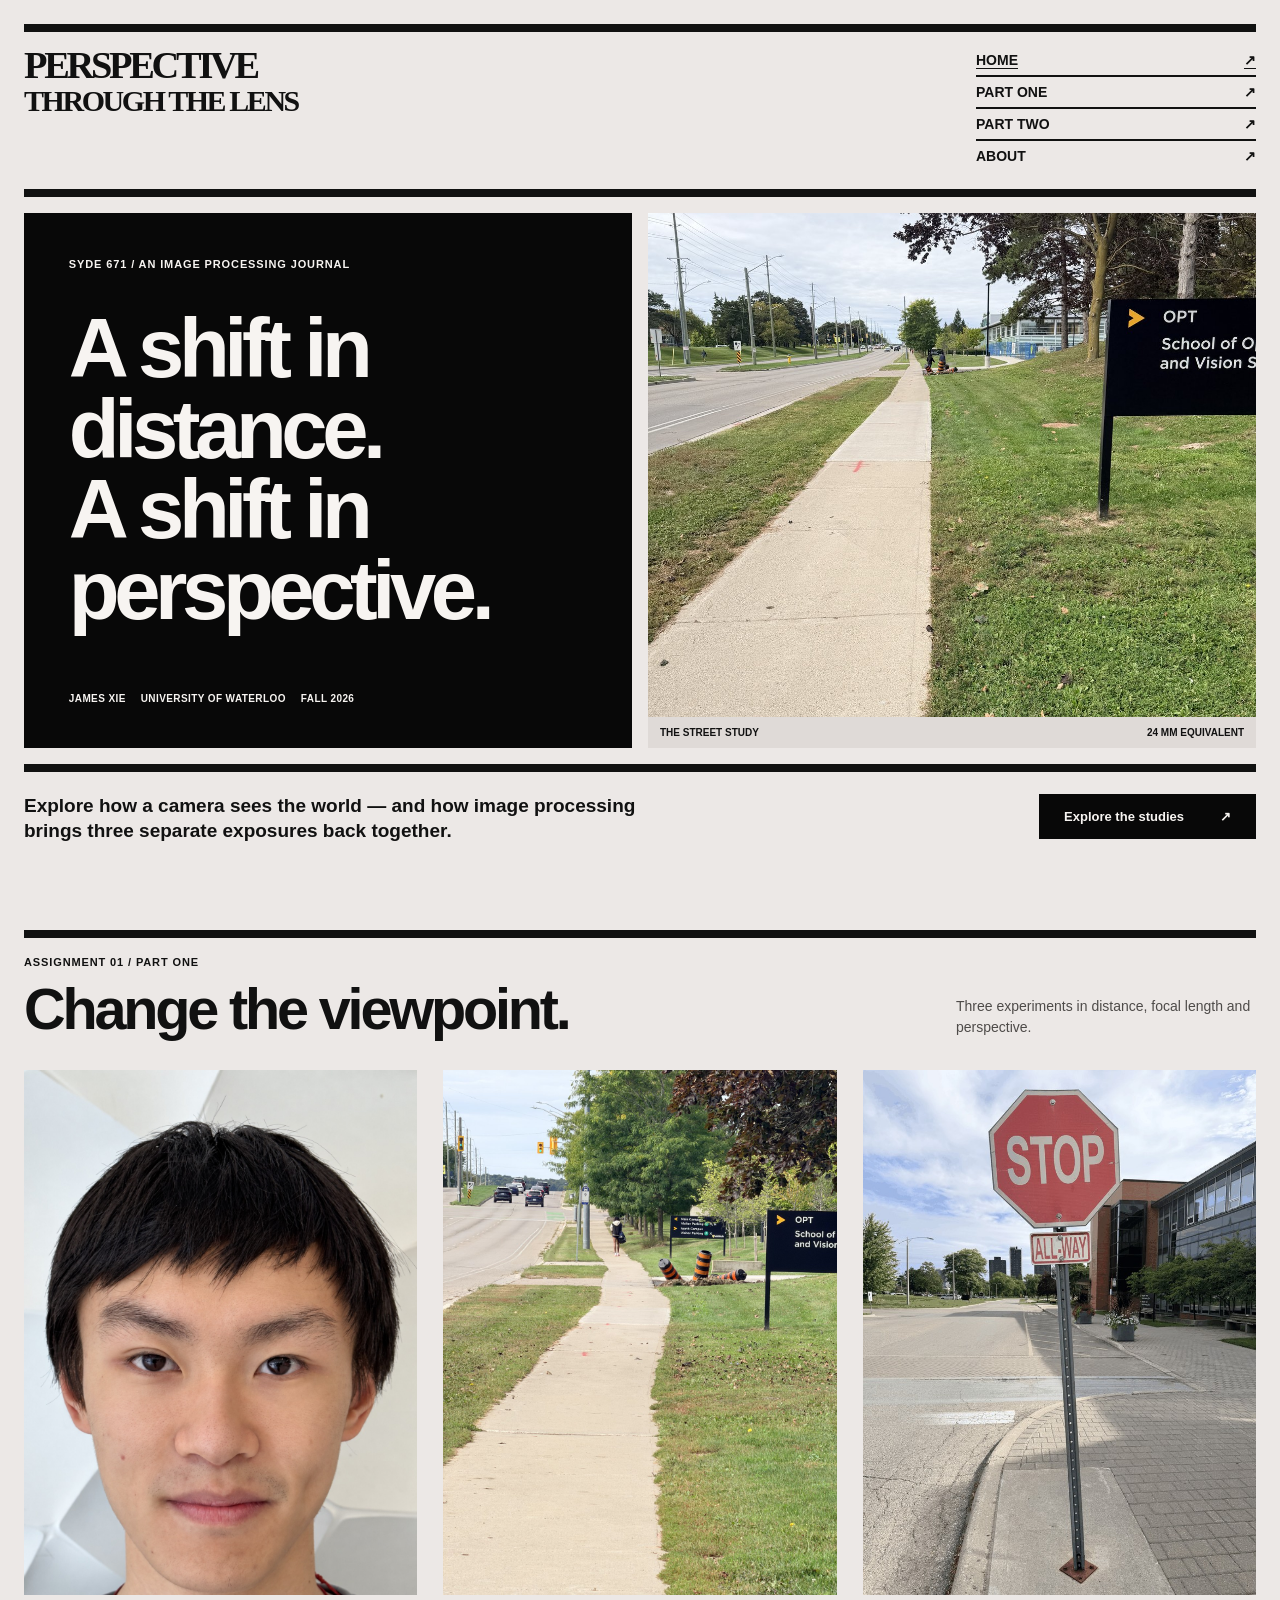
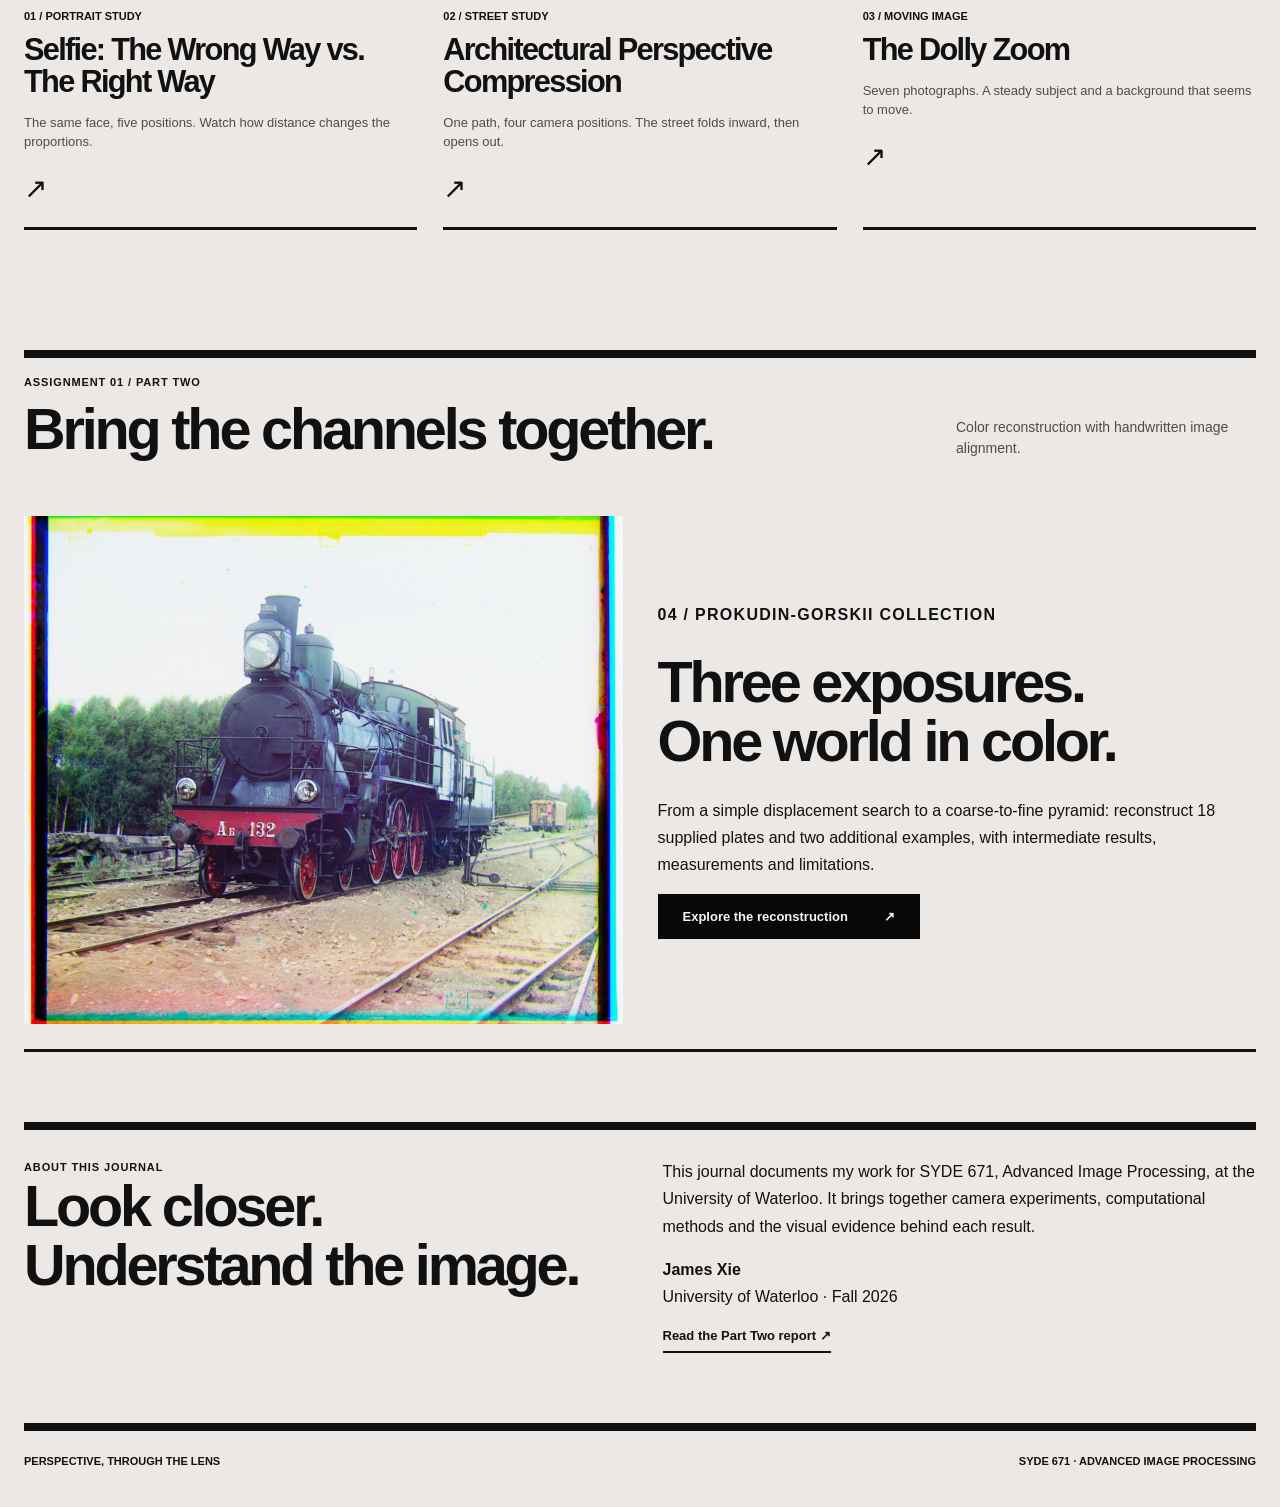
==== commit 0c503ea2: "Retouch portraits and simplify Part Two references" ====
--- a/index.html
+++ b/index.html
@@ -36,7 +36,7 @@
     <section class="project-index shell" id="part-one" aria-labelledby="part-one-title">
       <div class="section-heading"><div><p class="eyebrow">Assignment 01 / Part One</p><h2 id="part-one-title">Change the viewpoint.</h2></div><p>Three experiments in distance, focal length and perspective.</p></div>
       <div class="project-grid">
-        <a class="project-card" href="./1/index.html"><div class="project-card-image"><img src="./1/media/05-far.jpg" alt="Portrait taken after stepping back and zooming in" width="1200" height="1600" loading="lazy"></div><span class="project-number">01 / Portrait study</span><span class="project-card-main"><strong>Selfie: The Wrong Way vs. The Right Way</strong><small>The same face, five positions. Watch how distance changes the proportions.</small></span><span class="project-arrow" aria-hidden="true">↗</span></a>
+        <a class="project-card" href="./1/index.html"><div class="project-card-image"><img src="./1/media/05-far-retouched.jpg" alt="Portrait taken after stepping back and zooming in" width="1200" height="1600" loading="lazy"></div><span class="project-number">01 / Portrait study</span><span class="project-card-main"><strong>Selfie: The Wrong Way vs. The Right Way</strong><small>The same face, five positions. Watch how distance changes the proportions.</small></span><span class="project-arrow" aria-hidden="true">↗</span></a>
         <a class="project-card" href="./2/index.html"><div class="project-card-image"><img src="./2/media/01-far-zoom.jpg" alt="Distant zoomed-in view of the campus path" width="1200" height="1600" loading="lazy"></div><span class="project-number">02 / Street study</span><span class="project-card-main"><strong>Architectural Perspective Compression</strong><small>One path, four camera positions. The street folds inward, then opens out.</small></span><span class="project-arrow" aria-hidden="true">↗</span></a>
         <a class="project-card" href="./3/index.html"><div class="project-card-image"><img src="./3/media/dolly-poster.jpg" alt="Stationary stop sign used in the dolly zoom experiment" width="720" height="960" loading="lazy"></div><span class="project-number">03 / Moving image</span><span class="project-card-main"><strong>The Dolly Zoom</strong><small>Seven photographs. A steady subject and a background that seems to move.</small></span><span class="project-arrow" aria-hidden="true">↗</span></a>
       </div>
